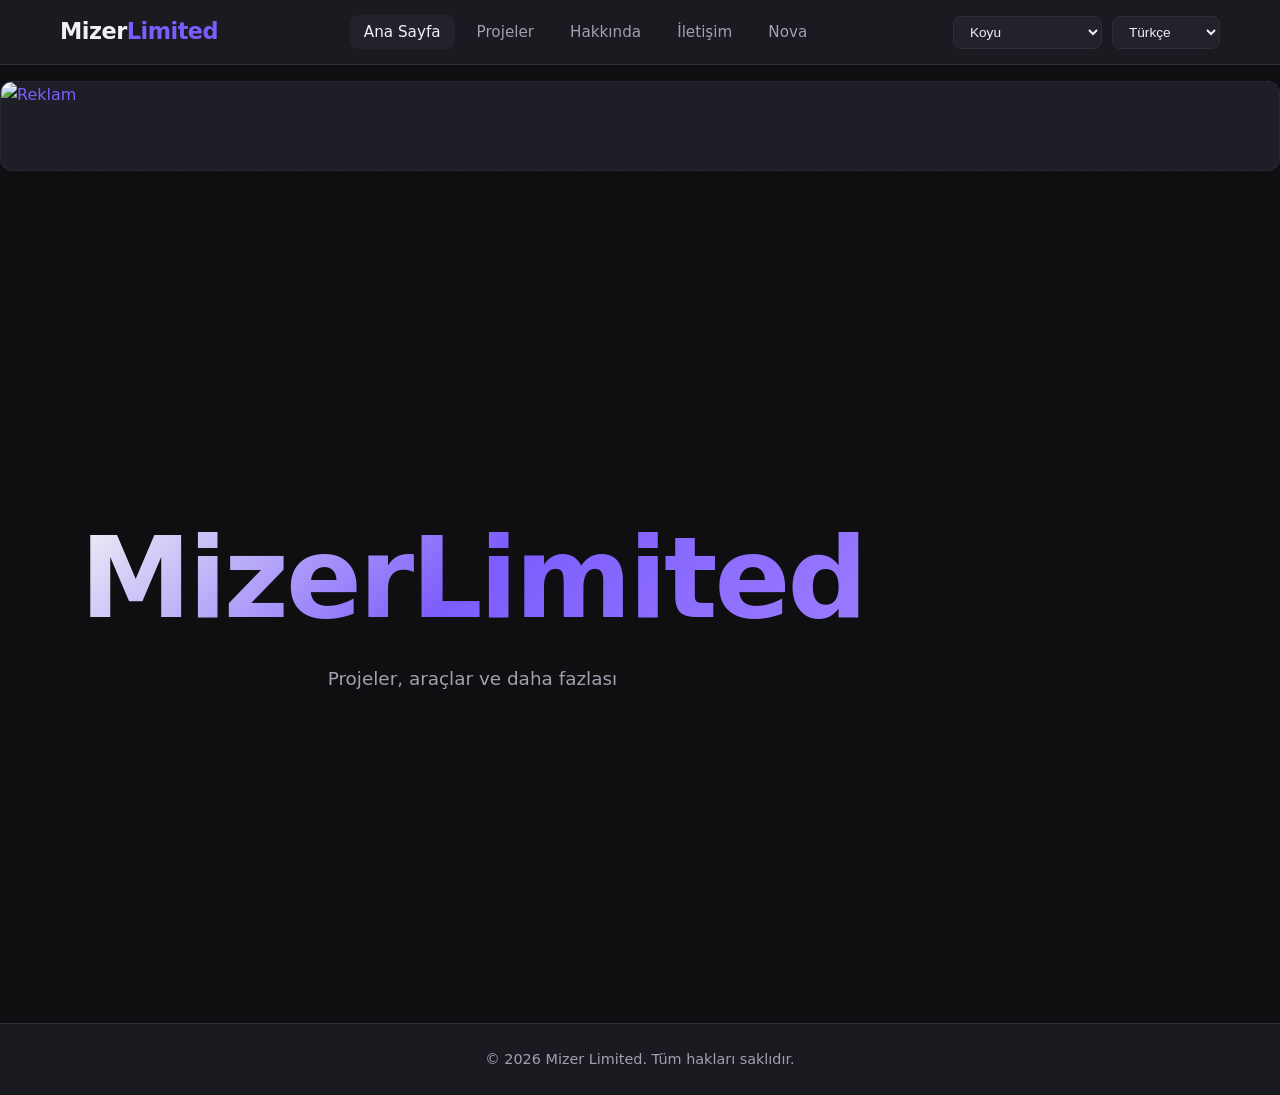
==== index.html @ ce06bd66 "Add files via upload" ====
<!DOCTYPE html>
<html lang="tr" data-theme="dark">
<head>
  <meta charset="UTF-8">
  <meta name="viewport" content="width=device-width, initial-scale=1.0">
  <title>MizerLimited</title>
  <link rel="stylesheet" href="style.css">
</head>
<body>
  <div class="page-wrapper">
    <header id="site-header" class="header"></header>

    <div id="ad-top" class="ad-slot ad-top" style="display:none;"></div>

    <main>
      <div class="layout-with-ads container">
        <div id="ad-left" class="ad-slot ad-left" style="display:none;"></div>

        <div class="main-content">
          <section class="hero">
            <h1 class="hero-title">MizerLimited</h1>
            <p class="hero-subtitle" data-i18n="hero_subtitle">Projeler, araçlar ve daha fazlası</p>
          </section>
        </div>

        <div id="ad-right" class="ad-slot ad-right" style="display:none;"></div>
      </div>
    </main>

    <div id="ad-bottom" class="ad-slot ad-bottom" style="display:none;"></div>
    <footer id="site-footer" class="footer"></footer>
  </div>

  <script src="i18n.js"></script>
  <script src="main.js"></script>
  <script>
    initCommon('home');
  </script>
</body>
</html>
---- style.css ----
/* ===== Mizer Limited - Main Styles ===== */
:root {
  --font-main: 'Segoe UI', system-ui, -apple-system, sans-serif;
  --font-display: 'Segoe UI', system-ui, sans-serif;
  --radius: 12px;
  --shadow: 0 4px 20px rgba(0,0,0,0.15);
  --transition: 0.25s ease;
}

/* ===== Theme Variables ===== */
[data-theme="dark"] {
  --bg: #0f0f12;
  --bg-secondary: #1a1a21;
  --bg-card: #22222b;
  --text: #f0f0f5;
  --text-muted: #a0a0b0;
  --primary: #7c5cfc;
  --primary-hover: #6a4ce0;
  --border: #2e2e3a;
  --accent: #9b7dff;
  --success: #34d399;
  --danger: #f87171;
  --ad-bg: #1e1e28;
}

[data-theme="light"] {
  --bg: #f8f9fc;
  --bg-secondary: #ffffff;
  --bg-card: #ffffff;
  --text: #1a1a2e;
  --text-muted: #5a5a70;
  --primary: #5b4fcf;
  --primary-hover: #4a3fb8;
  --border: #e2e4f0;
  --accent: #7c6af0;
  --success: #10b981;
  --danger: #ef4444;
  --ad-bg: #f0f2f8;
}

[data-theme="neon"] {
  --bg: #0a0a12;
  --bg-secondary: #12121f;
  --bg-card: #1a1a2e;
  --text: #e0e0ff;
  --text-muted: #a0a0d0;
  --primary: #c026ff;
  --primary-hover: #a015e0;
  --border: #2a1a4a;
  --accent: #ff00ff;
  --success: #00ff9d;
  --danger: #ff2d55;
  --ad-bg: #15152a;
}

[data-theme="corporate"] {
  --bg: #0c1929;
  --bg-secondary: #132337;
  --bg-card: #1a2d45;
  --text: #e8f0fe;
  --text-muted: #8ba3c7;
  --primary: #3b82f6;
  --primary-hover: #2563eb;
  --border: #1e3a5f;
  --accent: #60a5fa;
  --success: #22c55e;
  --danger: #ef4444;
  --ad-bg: #0f2137;
}

[data-theme="nature"] {
  --bg: #0f1a14;
  --bg-secondary: #16241c;
  --bg-card: #1c2e24;
  --text: #e8f5e9;
  --text-muted: #8fbc8f;
  --primary: #22c55e;
  --primary-hover: #16a34a;
  --border: #243d2e;
  --accent: #4ade80;
  --success: #86efac;
  --danger: #f87171;
  --ad-bg: #14251c;
}

[data-theme="aggressive"] {
  --bg: #1a0a0a;
  --bg-secondary: #2a1212;
  --bg-card: #3a1a1a;
  --text: #ffe8e8;
  --text-muted: #d08080;
  --primary: #ef4444;
  --primary-hover: #dc2626;
  --border: #4a2020;
  --accent: #f87171;
  --success: #4ade80;
  --danger: #fca5a5;
  --ad-bg: #2a1010;
}

[data-theme="midnight"] {
  --bg: #060b18;
  --bg-secondary: #0c1424;
  --bg-card: #121c30;
  --text: #dce6f5;
  --text-muted: #7a8fb0;
  --primary: #6366f1;
  --primary-hover: #4f46e5;
  --border: #1a2740;
  --accent: #818cf8;
  --success: #34d399;
  --danger: #f87171;
  --ad-bg: #0a1220;
}

[data-theme="energetic"] {
  --bg: #1a1008;
  --bg-secondary: #2a1a10;
  --bg-card: #3a2818;
  --text: #fff5eb;
  --text-muted: #d4a574;
  --primary: #f97316;
  --primary-hover: #ea580c;
  --border: #4a3020;
  --accent: #fb923c;
  --success: #4ade80;
  --danger: #f87171;
  --ad-bg: #221508;
}

[data-theme="minimal"] {
  --bg: #121214;
  --bg-secondary: #1c1c1f;
  --bg-card: #242428;
  --text: #e8e8ec;
  --text-muted: #9898a0;
  --primary: #a1a1aa;
  --primary-hover: #d4d4d8;
  --border: #2e2e32;
  --accent: #d4d4d8;
  --success: #4ade80;
  --danger: #f87171;
  --ad-bg: #1a1a1d;
}

/* ===== Base ===== */
* {
  margin: 0;
  padding: 0;
  box-sizing: border-box;
}

html {
  scroll-behavior: smooth;
}

body {
  font-family: var(--font-main);
  background: var(--bg);
  color: var(--text);
  line-height: 1.6;
  min-height: 100vh;
  transition: background var(--transition), color var(--transition);
}

a {
  color: var(--primary);
  text-decoration: none;
  transition: color var(--transition);
}

a:hover {
  color: var(--accent);
}

img {
  max-width: 100%;
  display: block;
}

button, .btn {
  cursor: pointer;
  font-family: inherit;
  border: none;
  outline: none;
  transition: all var(--transition);
}

/* ===== Layout ===== */
.container {
  width: 100%;
  max-width: 1200px;
  margin: 0 auto;
  padding: 0 20px;
}

.page-wrapper {
  display: flex;
  flex-direction: column;
  min-height: 100vh;
}

main {
  flex: 1;
  padding: 40px 0;
}

/* ===== Header / Nav ===== */
.header {
  background: var(--bg-secondary);
  border-bottom: 1px solid var(--border);
  position: sticky;
  top: 0;
  z-index: 100;
  backdrop-filter: blur(12px);
}

.nav {
  display: flex;
  align-items: center;
  justify-content: space-between;
  height: 64px;
  gap: 20px;
}

.logo {
  font-size: 1.4rem;
  font-weight: 700;
  color: var(--text);
  letter-spacing: -0.5px;
}

.logo span {
  color: var(--primary);
}

.nav-links {
  display: flex;
  align-items: center;
  gap: 8px;
  list-style: none;
}

.nav-links a {
  color: var(--text-muted);
  padding: 8px 14px;
  border-radius: 8px;
  font-size: 0.95rem;
  font-weight: 500;
}

.nav-links a:hover,
.nav-links a.active {
  color: var(--text);
  background: var(--bg-card);
}

.nav-actions {
  display: flex;
  align-items: center;
  gap: 10px;
}

.theme-select,
.lang-select {
  background: var(--bg-card);
  color: var(--text);
  border: 1px solid var(--border);
  padding: 7px 12px;
  border-radius: 8px;
  font-size: 0.85rem;
  cursor: pointer;
}

.theme-select:focus,
.lang-select:focus {
  outline: 2px solid var(--primary);
}

/* ===== Buttons ===== */
.btn {
  display: inline-flex;
  align-items: center;
  justify-content: center;
  gap: 8px;
  padding: 10px 20px;
  border-radius: 10px;
  font-weight: 600;
  font-size: 0.95rem;
}

.btn-primary {
  background: var(--primary);
  color: white;
}

.btn-primary:hover {
  background: var(--primary-hover);
  transform: translateY(-1px);
}

.btn-secondary {
  background: var(--bg-card);
  color: var(--text);
  border: 1px solid var(--border);
}

.btn-secondary:hover {
  border-color: var(--primary);
  color: var(--primary);
}

.btn-danger {
  background: var(--danger);
  color: white;
}

.btn-sm {
  padding: 6px 12px;
  font-size: 0.85rem;
}

/* ===== Homepage Hero ===== */
.hero {
  display: flex;
  flex-direction: column;
  align-items: center;
  justify-content: center;
  min-height: calc(100vh - 64px - 80px);
  text-align: center;
  padding: 40px 20px;
}

.hero-title {
  font-family: var(--font-display);
  font-size: clamp(3.5rem, 12vw, 7rem);
  font-weight: 800;
  letter-spacing: -3px;
  background: linear-gradient(135deg, var(--text) 0%, var(--primary) 50%, var(--accent) 100%);
  -webkit-background-clip: text;
  -webkit-text-fill-color: transparent;
  background-clip: text;
  line-height: 1.1;
  margin-bottom: 24px;
  animation: fadeInUp 0.8s ease;
}

.hero-subtitle {
  color: var(--text-muted);
  font-size: 1.15rem;
  max-width: 480px;
  animation: fadeInUp 0.8s ease 0.15s both;
}

@keyframes fadeInUp {
  from {
    opacity: 0;
    transform: translateY(20px);
  }
  to {
    opacity: 1;
    transform: translateY(0);
  }
}

/* ===== Ads ===== */
.ad-slot {
  background: var(--ad-bg);
  border: 1px dashed var(--border);
  border-radius: var(--radius);
  overflow: hidden;
  display: flex;
  align-items: center;
  justify-content: center;
  transition: border-color var(--transition);
}

.ad-slot:hover {
  border-color: var(--primary);
}

.ad-slot a {
  display: block;
  width: 100%;
  height: 100%;
}

.ad-slot img {
  width: 100%;
  height: 100%;
  object-fit: cover;
}

.ad-top,
.ad-bottom {
  width: 100%;
  height: 90px;
  margin: 16px 0;
}

.ad-left,
.ad-right {
  width: 160px;
  min-height: 400px;
  position: sticky;
  top: 80px;
}

.layout-with-ads {
  display: grid;
  grid-template-columns: auto 1fr auto;
  gap: 24px;
  align-items: start;
}

.layout-with-ads .main-content {
  min-width: 0;
}

/* ===== Projects ===== */
.page-title {
  font-size: 2rem;
  font-weight: 700;
  margin-bottom: 8px;
}

.page-desc {
  color: var(--text-muted);
  margin-bottom: 32px;
}

.categories {
  display: flex;
  flex-wrap: wrap;
  gap: 10px;
  margin-bottom: 32px;
}

.cat-btn {
  background: var(--bg-card);
  color: var(--text-muted);
  border: 1px solid var(--border);
  padding: 8px 18px;
  border-radius: 999px;
  font-size: 0.9rem;
  font-weight: 500;
}

.cat-btn:hover,
.cat-btn.active {
  background: var(--primary);
  color: white;
  border-color: var(--primary);
}

.projects-grid {
  display: grid;
  grid-template-columns: repeat(auto-fill, minmax(280px, 1fr));
  gap: 24px;
}

.project-card {
  background: var(--bg-card);
  border: 1px solid var(--border);
  border-radius: var(--radius);
  overflow: hidden;
  transition: transform var(--transition), box-shadow var(--transition);
}

.project-card:hover {
  transform: translateY(-4px);
  box-shadow: var(--shadow);
}

.project-card-img {
  width: 100%;
  height: 160px;
  object-fit: cover;
  background: var(--bg-secondary);
}

.project-card-body {
  padding: 18px;
}

.project-card-cat {
  font-size: 0.75rem;
  color: var(--primary);
  font-weight: 600;
  text-transform: uppercase;
  letter-spacing: 0.5px;
  margin-bottom: 6px;
}

.project-card-title {
  font-size: 1.15rem;
  font-weight: 600;
  margin-bottom: 8px;
}

.project-card-desc {
  color: var(--text-muted);
  font-size: 0.9rem;
  display: -webkit-box;
  -webkit-line-clamp: 2;
  -webkit-box-orient: vertical;
  overflow: hidden;
  margin-bottom: 14px;
}

/* ===== Project Detail ===== */
.project-detail {
  max-width: 800px;
  margin: 0 auto;
}

.project-detail-img {
  width: 100%;
  border-radius: var(--radius);
  margin-bottom: 24px;
  max-height: 400px;
  object-fit: cover;
}

.project-detail-video {
  width: 100%;
  aspect-ratio: 16/9;
  border-radius: var(--radius);
  margin-bottom: 24px;
  background: #000;
}

.project-detail-video iframe {
  width: 100%;
  height: 100%;
  border: none;
  border-radius: var(--radius);
}

.project-meta {
  display: flex;
  gap: 16px;
  flex-wrap: wrap;
  margin: 20px 0;
  color: var(--text-muted);
  font-size: 0.9rem;
}

/* ===== Nova Chat ===== */
.nova-container {
  max-width: 700px;
  margin: 0 auto;
  height: calc(100vh - 180px);
  display: flex;
  flex-direction: column;
  background: var(--bg-card);
  border: 1px solid var(--border);
  border-radius: var(--radius);
  overflow: hidden;
}

.nova-header {
  padding: 16px 20px;
  background: var(--bg-secondary);
  border-bottom: 1px solid var(--border);
  display: flex;
  align-items: center;
  gap: 12px;
}

.nova-avatar {
  width: 40px;
  height: 40px;
  border-radius: 50%;
  background: linear-gradient(135deg, var(--primary), var(--accent));
  display: flex;
  align-items: center;
  justify-content: center;
  font-weight: 700;
  color: white;
  font-size: 1.1rem;
}

.nova-messages {
  flex: 1;
  overflow-y: auto;
  padding: 20px;
  display: flex;
  flex-direction: column;
  gap: 14px;
}

.message {
  max-width: 80%;
  padding: 12px 16px;
  border-radius: 16px;
  font-size: 0.95rem;
  line-height: 1.5;
}

.message.bot {
  background: var(--bg-secondary);
  align-self: flex-start;
  border-bottom-left-radius: 4px;
}

.message.user {
  background: var(--primary);
  color: white;
  align-self: flex-end;
  border-bottom-right-radius: 4px;
}

.nova-input-area {
  padding: 16px;
  border-top: 1px solid var(--border);
  display: flex;
  gap: 10px;
}

.nova-input {
  flex: 1;
  background: var(--bg);
  border: 1px solid var(--border);
  color: var(--text);
  padding: 12px 16px;
  border-radius: 12px;
  font-size: 0.95rem;
}

.nova-input:focus {
  outline: 2px solid var(--primary);
  border-color: transparent;
}

/* ===== Footer ===== */
.footer {
  background: var(--bg-secondary);
  border-top: 1px solid var(--border);
  padding: 24px 0;
  text-align: center;
  color: var(--text-muted);
  font-size: 0.9rem;
}

/* ===== Admin Panel ===== */
.admin-body {
  background: var(--bg);
}

.admin-layout {
  display: grid;
  grid-template-columns: 240px 1fr;
  min-height: 100vh;
}

.admin-sidebar {
  background: var(--bg-secondary);
  border-right: 1px solid var(--border);
  padding: 24px 0;
  position: sticky;
  top: 0;
  height: 100vh;
  overflow-y: auto;
}

.admin-logo {
  padding: 0 20px 24px;
  font-size: 1.2rem;
  font-weight: 700;
  border-bottom: 1px solid var(--border);
  margin-bottom: 16px;
}

.admin-nav {
  list-style: none;
}

.admin-nav a {
  display: block;
  padding: 12px 20px;
  color: var(--text-muted);
  font-weight: 500;
  border-left: 3px solid transparent;
}

.admin-nav a:hover,
.admin-nav a.active {
  color: var(--text);
  background: var(--bg-card);
  border-left-color: var(--primary);
}

.admin-content {
  padding: 32px;
  overflow-y: auto;
}

.admin-header {
  display: flex;
  justify-content: space-between;
  align-items: center;
  margin-bottom: 32px;
}

.admin-section {
  display: none;
}

.admin-section.active {
  display: block;
}

.admin-card {
  background: var(--bg-card);
  border: 1px solid var(--border);
  border-radius: var(--radius);
  padding: 24px;
  margin-bottom: 24px;
}

.admin-card h3 {
  margin-bottom: 16px;
  font-size: 1.15rem;
}

.form-group {
  margin-bottom: 16px;
}

.form-group label {
  display: block;
  margin-bottom: 6px;
  font-size: 0.9rem;
  font-weight: 500;
  color: var(--text-muted);
}

.form-group input,
.form-group textarea,
.form-group select {
  width: 100%;
  background: var(--bg);
  border: 1px solid var(--border);
  color: var(--text);
  padding: 10px 14px;
  border-radius: 8px;
  font-size: 0.95rem;
  font-family: inherit;
}

.form-group input:focus,
.form-group textarea:focus,
.form-group select:focus {
  outline: 2px solid var(--primary);
  border-color: transparent;
}

.form-group textarea {
  min-height: 100px;
  resize: vertical;
}

.form-row {
  display: grid;
  grid-template-columns: 1fr 1fr;
  gap: 16px;
}

.table {
  width: 100%;
  border-collapse: collapse;
}

.table th,
.table td {
  padding: 12px 14px;
  text-align: left;
  border-bottom: 1px solid var(--border);
}

.table th {
  color: var(--text-muted);
  font-weight: 600;
  font-size: 0.85rem;
  text-transform: uppercase;
  letter-spacing: 0.5px;
}

.table tr:hover td {
  background: var(--bg-secondary);
}

.login-box {
  max-width: 400px;
  margin: 100px auto;
  background: var(--bg-card);
  border: 1px solid var(--border);
  border-radius: var(--radius);
  padding: 40px;
  text-align: center;
}

.login-box h2 {
  margin-bottom: 8px;
}

.login-box p {
  color: var(--text-muted);
  margin-bottom: 28px;
}

.alert {
  padding: 12px 16px;
  border-radius: 8px;
  margin-bottom: 16px;
  font-size: 0.9rem;
}

.alert-success {
  background: rgba(52, 211, 153, 0.15);
  color: var(--success);
  border: 1px solid var(--success);
}

.alert-error {
  background: rgba(248, 113, 113, 0.15);
  color: var(--danger);
  border: 1px solid var(--danger);
}

.empty-state {
  text-align: center;
  padding: 60px 20px;
  color: var(--text-muted);
}

/* ===== Responsive ===== */
@media (max-width: 900px) {
  .layout-with-ads {
    grid-template-columns: 1fr;
  }
  .ad-left,
  .ad-right {
    display: none;
  }
  .nav-links {
    display: none;
  }
  .admin-layout {
    grid-template-columns: 1fr;
  }
  .admin-sidebar {
    position: relative;
    height: auto;
  }
  .form-row {
    grid-template-columns: 1fr;
  }
}

@media (max-width: 600px) {
  .hero-title {
    letter-spacing: -1.5px;
  }
  .nav-actions {
    gap: 6px;
  }
  .theme-select,
  .lang-select {
    padding: 6px 8px;
    font-size: 0.8rem;
  }
}
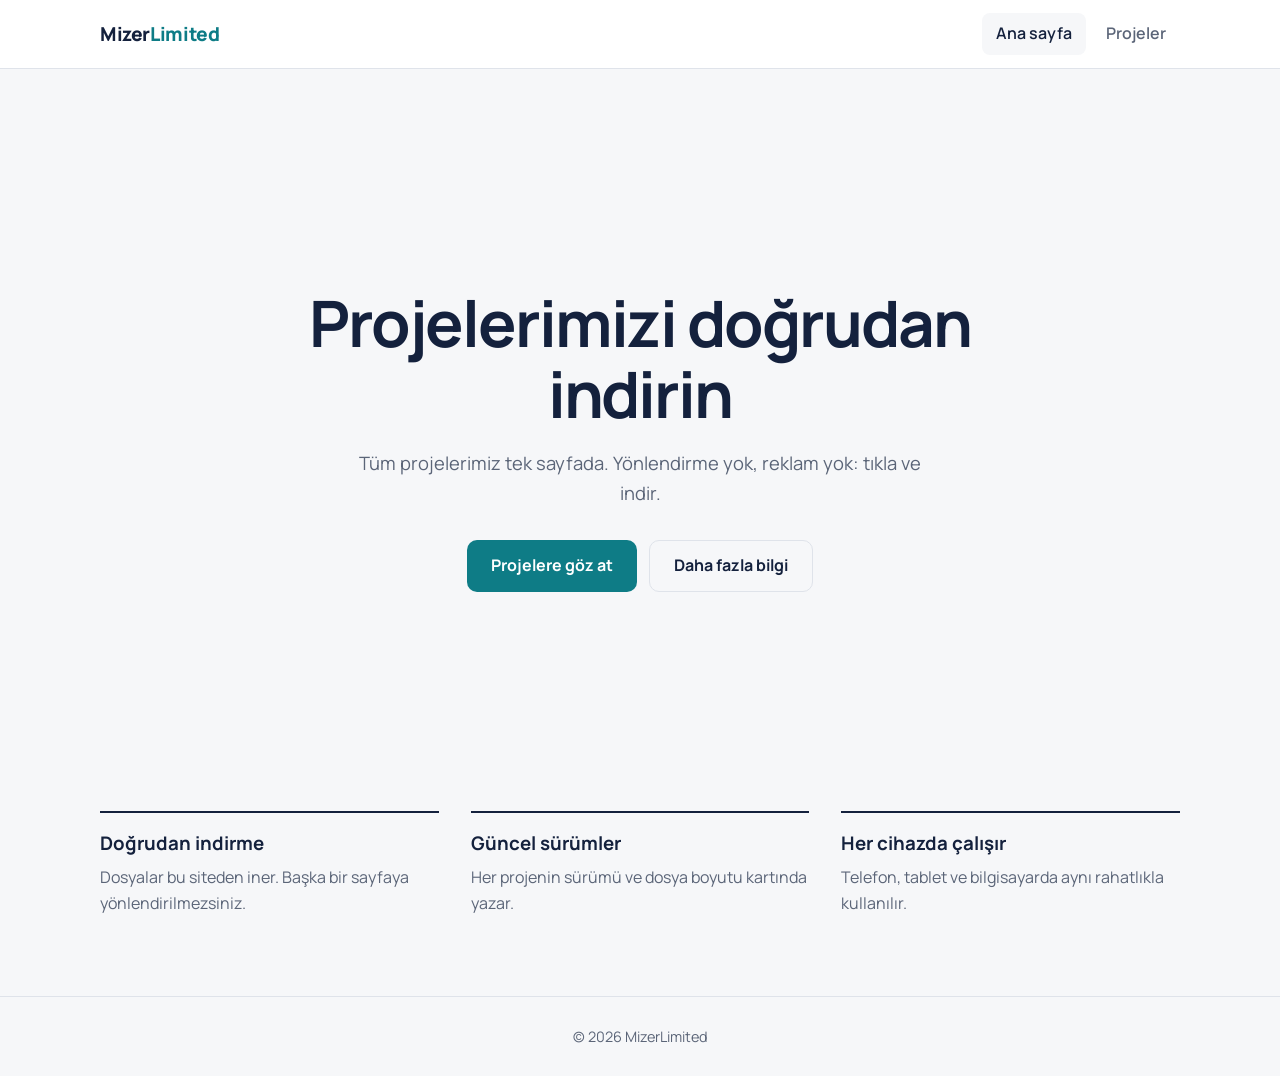
==== commit 067385e9: "Add files via upload" ====
--- a/index.html
+++ b/index.html
@@ -1,40 +1,35 @@
 <!DOCTYPE html>
-<html lang="tr" data-theme="dark">
+<html lang="tr">
 <head>
-  <meta charset="UTF-8">
-  <meta name="viewport" content="width=device-width, initial-scale=1.0">
-  <title>MizerLimited</title>
-  <link rel="stylesheet" href="style.css">
+<meta charset="utf-8">
+<meta name="viewport" content="width=device-width, initial-scale=1">
+<title>MizerLimited</title>
+<meta name="description" content="MizerLimited projeleri. Doğrudan siteden indirin.">
+<link rel="preconnect" href="https://fonts.googleapis.com">
+<link rel="preconnect" href="https://fonts.gstatic.com" crossorigin>
+<link href="https://fonts.googleapis.com/css2?family=Manrope:wght@500;700;800&display=swap" rel="stylesheet">
+<link rel="stylesheet" href="style.css">
 </head>
 <body>
-  <div class="page-wrapper">
-    <header id="site-header" class="header"></header>
-
-    <div id="ad-top" class="ad-slot ad-top" style="display:none;"></div>
-
-    <main>
-      <div class="layout-with-ads container">
-        <div id="ad-left" class="ad-slot ad-left" style="display:none;"></div>
-
-        <div class="main-content">
-          <section class="hero">
-            <h1 class="hero-title">MizerLimited</h1>
-            <p class="hero-subtitle" data-i18n="hero_subtitle">Projeler, araçlar ve daha fazlası</p>
-          </section>
-        </div>
-
-        <div id="ad-right" class="ad-slot ad-right" style="display:none;"></div>
-      </div>
-    </main>
-
-    <div id="ad-bottom" class="ad-slot ad-bottom" style="display:none;"></div>
-    <footer id="site-footer" class="footer"></footer>
-  </div>
-
-  <script src="i18n.js"></script>
-  <script src="main.js"></script>
-  <script>
-    initCommon('home');
-  </script>
+<header><div class="wrap">
+  <a class="logo" href="index.html">Mizer<span>Limited</span></a>
+  <nav><a href="index.html" aria-current="page">Ana sayfa</a><a href="projects.html">Projeler</a></nav>
+</div></header>
+<main class="wrap">
+  <section class="hero"><div>
+    <h1>Projelerimizi doğrudan indirin</h1>
+    <p>Tüm projelerimiz tek sayfada. Yönlendirme yok, reklam yok: tıkla ve indir.</p>
+    <div class="actions">
+      <a class="btn" href="projects.html">Projelere göz at</a>
+      <a class="btn alt" href="#hakkimizda">Daha fazla bilgi</a>
+    </div>
+  </div></section>
+  <section class="features" id="hakkimizda">
+    <div><h3>Doğrudan indirme</h3><p>Dosyalar bu siteden iner. Başka bir sayfaya yönlendirilmezsiniz.</p></div>
+    <div><h3>Güncel sürümler</h3><p>Her projenin sürümü ve dosya boyutu kartında yazar.</p></div>
+    <div><h3>Her cihazda çalışır</h3><p>Telefon, tablet ve bilgisayarda aynı rahatlıkla kullanılır.</p></div>
+  </section>
+</main>
+<footer><div class="wrap">© 2026 MizerLimited</div></footer>
 </body>
-</html>+</html>
--- a/style.css
+++ b/style.css
@@ -1,874 +1,41 @@
-/* ===== Mizer Limited - Main Styles ===== */
-:root {
-  --font-main: 'Segoe UI', system-ui, -apple-system, sans-serif;
-  --font-display: 'Segoe UI', system-ui, sans-serif;
-  --radius: 12px;
-  --shadow: 0 4px 20px rgba(0,0,0,0.15);
-  --transition: 0.25s ease;
-}
-
-/* ===== Theme Variables ===== */
-[data-theme="dark"] {
-  --bg: #0f0f12;
-  --bg-secondary: #1a1a21;
-  --bg-card: #22222b;
-  --text: #f0f0f5;
-  --text-muted: #a0a0b0;
-  --primary: #7c5cfc;
-  --primary-hover: #6a4ce0;
-  --border: #2e2e3a;
-  --accent: #9b7dff;
-  --success: #34d399;
-  --danger: #f87171;
-  --ad-bg: #1e1e28;
-}
-
-[data-theme="light"] {
-  --bg: #f8f9fc;
-  --bg-secondary: #ffffff;
-  --bg-card: #ffffff;
-  --text: #1a1a2e;
-  --text-muted: #5a5a70;
-  --primary: #5b4fcf;
-  --primary-hover: #4a3fb8;
-  --border: #e2e4f0;
-  --accent: #7c6af0;
-  --success: #10b981;
-  --danger: #ef4444;
-  --ad-bg: #f0f2f8;
-}
-
-[data-theme="neon"] {
-  --bg: #0a0a12;
-  --bg-secondary: #12121f;
-  --bg-card: #1a1a2e;
-  --text: #e0e0ff;
-  --text-muted: #a0a0d0;
-  --primary: #c026ff;
-  --primary-hover: #a015e0;
-  --border: #2a1a4a;
-  --accent: #ff00ff;
-  --success: #00ff9d;
-  --danger: #ff2d55;
-  --ad-bg: #15152a;
-}
-
-[data-theme="corporate"] {
-  --bg: #0c1929;
-  --bg-secondary: #132337;
-  --bg-card: #1a2d45;
-  --text: #e8f0fe;
-  --text-muted: #8ba3c7;
-  --primary: #3b82f6;
-  --primary-hover: #2563eb;
-  --border: #1e3a5f;
-  --accent: #60a5fa;
-  --success: #22c55e;
-  --danger: #ef4444;
-  --ad-bg: #0f2137;
-}
-
-[data-theme="nature"] {
-  --bg: #0f1a14;
-  --bg-secondary: #16241c;
-  --bg-card: #1c2e24;
-  --text: #e8f5e9;
-  --text-muted: #8fbc8f;
-  --primary: #22c55e;
-  --primary-hover: #16a34a;
-  --border: #243d2e;
-  --accent: #4ade80;
-  --success: #86efac;
-  --danger: #f87171;
-  --ad-bg: #14251c;
-}
-
-[data-theme="aggressive"] {
-  --bg: #1a0a0a;
-  --bg-secondary: #2a1212;
-  --bg-card: #3a1a1a;
-  --text: #ffe8e8;
-  --text-muted: #d08080;
-  --primary: #ef4444;
-  --primary-hover: #dc2626;
-  --border: #4a2020;
-  --accent: #f87171;
-  --success: #4ade80;
-  --danger: #fca5a5;
-  --ad-bg: #2a1010;
-}
-
-[data-theme="midnight"] {
-  --bg: #060b18;
-  --bg-secondary: #0c1424;
-  --bg-card: #121c30;
-  --text: #dce6f5;
-  --text-muted: #7a8fb0;
-  --primary: #6366f1;
-  --primary-hover: #4f46e5;
-  --border: #1a2740;
-  --accent: #818cf8;
-  --success: #34d399;
-  --danger: #f87171;
-  --ad-bg: #0a1220;
-}
-
-[data-theme="energetic"] {
-  --bg: #1a1008;
-  --bg-secondary: #2a1a10;
-  --bg-card: #3a2818;
-  --text: #fff5eb;
-  --text-muted: #d4a574;
-  --primary: #f97316;
-  --primary-hover: #ea580c;
-  --border: #4a3020;
-  --accent: #fb923c;
-  --success: #4ade80;
-  --danger: #f87171;
-  --ad-bg: #221508;
-}
-
-[data-theme="minimal"] {
-  --bg: #121214;
-  --bg-secondary: #1c1c1f;
-  --bg-card: #242428;
-  --text: #e8e8ec;
-  --text-muted: #9898a0;
-  --primary: #a1a1aa;
-  --primary-hover: #d4d4d8;
-  --border: #2e2e32;
-  --accent: #d4d4d8;
-  --success: #4ade80;
-  --danger: #f87171;
-  --ad-bg: #1a1a1d;
-}
-
-/* ===== Base ===== */
-* {
-  margin: 0;
-  padding: 0;
-  box-sizing: border-box;
-}
-
-html {
-  scroll-behavior: smooth;
-}
-
-body {
-  font-family: var(--font-main);
-  background: var(--bg);
-  color: var(--text);
-  line-height: 1.6;
-  min-height: 100vh;
-  transition: background var(--transition), color var(--transition);
-}
-
-a {
-  color: var(--primary);
-  text-decoration: none;
-  transition: color var(--transition);
-}
-
-a:hover {
-  color: var(--accent);
-}
-
-img {
-  max-width: 100%;
-  display: block;
-}
-
-button, .btn {
-  cursor: pointer;
-  font-family: inherit;
-  border: none;
-  outline: none;
-  transition: all var(--transition);
-}
-
-/* ===== Layout ===== */
-.container {
-  width: 100%;
-  max-width: 1200px;
-  margin: 0 auto;
-  padding: 0 20px;
-}
-
-.page-wrapper {
-  display: flex;
-  flex-direction: column;
-  min-height: 100vh;
-}
-
-main {
-  flex: 1;
-  padding: 40px 0;
-}
-
-/* ===== Header / Nav ===== */
-.header {
-  background: var(--bg-secondary);
-  border-bottom: 1px solid var(--border);
-  position: sticky;
-  top: 0;
-  z-index: 100;
-  backdrop-filter: blur(12px);
-}
-
-.nav {
-  display: flex;
-  align-items: center;
-  justify-content: space-between;
-  height: 64px;
-  gap: 20px;
-}
-
-.logo {
-  font-size: 1.4rem;
-  font-weight: 700;
-  color: var(--text);
-  letter-spacing: -0.5px;
-}
-
-.logo span {
-  color: var(--primary);
-}
-
-.nav-links {
-  display: flex;
-  align-items: center;
-  gap: 8px;
-  list-style: none;
-}
-
-.nav-links a {
-  color: var(--text-muted);
-  padding: 8px 14px;
-  border-radius: 8px;
-  font-size: 0.95rem;
-  font-weight: 500;
-}
-
-.nav-links a:hover,
-.nav-links a.active {
-  color: var(--text);
-  background: var(--bg-card);
-}
-
-.nav-actions {
-  display: flex;
-  align-items: center;
-  gap: 10px;
-}
-
-.theme-select,
-.lang-select {
-  background: var(--bg-card);
-  color: var(--text);
-  border: 1px solid var(--border);
-  padding: 7px 12px;
-  border-radius: 8px;
-  font-size: 0.85rem;
-  cursor: pointer;
-}
-
-.theme-select:focus,
-.lang-select:focus {
-  outline: 2px solid var(--primary);
-}
-
-/* ===== Buttons ===== */
-.btn {
-  display: inline-flex;
-  align-items: center;
-  justify-content: center;
-  gap: 8px;
-  padding: 10px 20px;
-  border-radius: 10px;
-  font-weight: 600;
-  font-size: 0.95rem;
-}
-
-.btn-primary {
-  background: var(--primary);
-  color: white;
-}
-
-.btn-primary:hover {
-  background: var(--primary-hover);
-  transform: translateY(-1px);
-}
-
-.btn-secondary {
-  background: var(--bg-card);
-  color: var(--text);
-  border: 1px solid var(--border);
-}
-
-.btn-secondary:hover {
-  border-color: var(--primary);
-  color: var(--primary);
-}
-
-.btn-danger {
-  background: var(--danger);
-  color: white;
-}
-
-.btn-sm {
-  padding: 6px 12px;
-  font-size: 0.85rem;
-}
-
-/* ===== Homepage Hero ===== */
-.hero {
-  display: flex;
-  flex-direction: column;
-  align-items: center;
-  justify-content: center;
-  min-height: calc(100vh - 64px - 80px);
-  text-align: center;
-  padding: 40px 20px;
-}
-
-.hero-title {
-  font-family: var(--font-display);
-  font-size: clamp(3.5rem, 12vw, 7rem);
-  font-weight: 800;
-  letter-spacing: -3px;
-  background: linear-gradient(135deg, var(--text) 0%, var(--primary) 50%, var(--accent) 100%);
-  -webkit-background-clip: text;
-  -webkit-text-fill-color: transparent;
-  background-clip: text;
-  line-height: 1.1;
-  margin-bottom: 24px;
-  animation: fadeInUp 0.8s ease;
-}
-
-.hero-subtitle {
-  color: var(--text-muted);
-  font-size: 1.15rem;
-  max-width: 480px;
-  animation: fadeInUp 0.8s ease 0.15s both;
-}
-
-@keyframes fadeInUp {
-  from {
-    opacity: 0;
-    transform: translateY(20px);
-  }
-  to {
-    opacity: 1;
-    transform: translateY(0);
-  }
-}
-
-/* ===== Ads ===== */
-.ad-slot {
-  background: var(--ad-bg);
-  border: 1px dashed var(--border);
-  border-radius: var(--radius);
-  overflow: hidden;
-  display: flex;
-  align-items: center;
-  justify-content: center;
-  transition: border-color var(--transition);
-}
-
-.ad-slot:hover {
-  border-color: var(--primary);
-}
-
-.ad-slot a {
-  display: block;
-  width: 100%;
-  height: 100%;
-}
-
-.ad-slot img {
-  width: 100%;
-  height: 100%;
-  object-fit: cover;
-}
-
-.ad-top,
-.ad-bottom {
-  width: 100%;
-  height: 90px;
-  margin: 16px 0;
-}
-
-.ad-left,
-.ad-right {
-  width: 160px;
-  min-height: 400px;
-  position: sticky;
-  top: 80px;
-}
-
-.layout-with-ads {
-  display: grid;
-  grid-template-columns: auto 1fr auto;
-  gap: 24px;
-  align-items: start;
-}
-
-.layout-with-ads .main-content {
-  min-width: 0;
-}
-
-/* ===== Projects ===== */
-.page-title {
-  font-size: 2rem;
-  font-weight: 700;
-  margin-bottom: 8px;
-}
-
-.page-desc {
-  color: var(--text-muted);
-  margin-bottom: 32px;
-}
-
-.categories {
-  display: flex;
-  flex-wrap: wrap;
-  gap: 10px;
-  margin-bottom: 32px;
-}
-
-.cat-btn {
-  background: var(--bg-card);
-  color: var(--text-muted);
-  border: 1px solid var(--border);
-  padding: 8px 18px;
-  border-radius: 999px;
-  font-size: 0.9rem;
-  font-weight: 500;
-}
-
-.cat-btn:hover,
-.cat-btn.active {
-  background: var(--primary);
-  color: white;
-  border-color: var(--primary);
-}
-
-.projects-grid {
-  display: grid;
-  grid-template-columns: repeat(auto-fill, minmax(280px, 1fr));
-  gap: 24px;
-}
-
-.project-card {
-  background: var(--bg-card);
-  border: 1px solid var(--border);
-  border-radius: var(--radius);
-  overflow: hidden;
-  transition: transform var(--transition), box-shadow var(--transition);
-}
-
-.project-card:hover {
-  transform: translateY(-4px);
-  box-shadow: var(--shadow);
-}
-
-.project-card-img {
-  width: 100%;
-  height: 160px;
-  object-fit: cover;
-  background: var(--bg-secondary);
-}
-
-.project-card-body {
-  padding: 18px;
-}
-
-.project-card-cat {
-  font-size: 0.75rem;
-  color: var(--primary);
-  font-weight: 600;
-  text-transform: uppercase;
-  letter-spacing: 0.5px;
-  margin-bottom: 6px;
-}
-
-.project-card-title {
-  font-size: 1.15rem;
-  font-weight: 600;
-  margin-bottom: 8px;
-}
-
-.project-card-desc {
-  color: var(--text-muted);
-  font-size: 0.9rem;
-  display: -webkit-box;
-  -webkit-line-clamp: 2;
-  -webkit-box-orient: vertical;
-  overflow: hidden;
-  margin-bottom: 14px;
-}
-
-/* ===== Project Detail ===== */
-.project-detail {
-  max-width: 800px;
-  margin: 0 auto;
-}
-
-.project-detail-img {
-  width: 100%;
-  border-radius: var(--radius);
-  margin-bottom: 24px;
-  max-height: 400px;
-  object-fit: cover;
-}
-
-.project-detail-video {
-  width: 100%;
-  aspect-ratio: 16/9;
-  border-radius: var(--radius);
-  margin-bottom: 24px;
-  background: #000;
-}
-
-.project-detail-video iframe {
-  width: 100%;
-  height: 100%;
-  border: none;
-  border-radius: var(--radius);
-}
-
-.project-meta {
-  display: flex;
-  gap: 16px;
-  flex-wrap: wrap;
-  margin: 20px 0;
-  color: var(--text-muted);
-  font-size: 0.9rem;
-}
-
-/* ===== Nova Chat ===== */
-.nova-container {
-  max-width: 700px;
-  margin: 0 auto;
-  height: calc(100vh - 180px);
-  display: flex;
-  flex-direction: column;
-  background: var(--bg-card);
-  border: 1px solid var(--border);
-  border-radius: var(--radius);
-  overflow: hidden;
-}
-
-.nova-header {
-  padding: 16px 20px;
-  background: var(--bg-secondary);
-  border-bottom: 1px solid var(--border);
-  display: flex;
-  align-items: center;
-  gap: 12px;
-}
-
-.nova-avatar {
-  width: 40px;
-  height: 40px;
-  border-radius: 50%;
-  background: linear-gradient(135deg, var(--primary), var(--accent));
-  display: flex;
-  align-items: center;
-  justify-content: center;
-  font-weight: 700;
-  color: white;
-  font-size: 1.1rem;
-}
-
-.nova-messages {
-  flex: 1;
-  overflow-y: auto;
-  padding: 20px;
-  display: flex;
-  flex-direction: column;
-  gap: 14px;
-}
-
-.message {
-  max-width: 80%;
-  padding: 12px 16px;
-  border-radius: 16px;
-  font-size: 0.95rem;
-  line-height: 1.5;
-}
-
-.message.bot {
-  background: var(--bg-secondary);
-  align-self: flex-start;
-  border-bottom-left-radius: 4px;
-}
-
-.message.user {
-  background: var(--primary);
-  color: white;
-  align-self: flex-end;
-  border-bottom-right-radius: 4px;
-}
-
-.nova-input-area {
-  padding: 16px;
-  border-top: 1px solid var(--border);
-  display: flex;
-  gap: 10px;
-}
-
-.nova-input {
-  flex: 1;
-  background: var(--bg);
-  border: 1px solid var(--border);
-  color: var(--text);
-  padding: 12px 16px;
-  border-radius: 12px;
-  font-size: 0.95rem;
-}
-
-.nova-input:focus {
-  outline: 2px solid var(--primary);
-  border-color: transparent;
-}
-
-/* ===== Footer ===== */
-.footer {
-  background: var(--bg-secondary);
-  border-top: 1px solid var(--border);
-  padding: 24px 0;
-  text-align: center;
-  color: var(--text-muted);
-  font-size: 0.9rem;
-}
-
-/* ===== Admin Panel ===== */
-.admin-body {
-  background: var(--bg);
-}
-
-.admin-layout {
-  display: grid;
-  grid-template-columns: 240px 1fr;
-  min-height: 100vh;
-}
-
-.admin-sidebar {
-  background: var(--bg-secondary);
-  border-right: 1px solid var(--border);
-  padding: 24px 0;
-  position: sticky;
-  top: 0;
-  height: 100vh;
-  overflow-y: auto;
-}
-
-.admin-logo {
-  padding: 0 20px 24px;
-  font-size: 1.2rem;
-  font-weight: 700;
-  border-bottom: 1px solid var(--border);
-  margin-bottom: 16px;
-}
-
-.admin-nav {
-  list-style: none;
-}
-
-.admin-nav a {
-  display: block;
-  padding: 12px 20px;
-  color: var(--text-muted);
-  font-weight: 500;
-  border-left: 3px solid transparent;
-}
-
-.admin-nav a:hover,
-.admin-nav a.active {
-  color: var(--text);
-  background: var(--bg-card);
-  border-left-color: var(--primary);
-}
-
-.admin-content {
-  padding: 32px;
-  overflow-y: auto;
-}
-
-.admin-header {
-  display: flex;
-  justify-content: space-between;
-  align-items: center;
-  margin-bottom: 32px;
-}
-
-.admin-section {
-  display: none;
-}
-
-.admin-section.active {
-  display: block;
-}
-
-.admin-card {
-  background: var(--bg-card);
-  border: 1px solid var(--border);
-  border-radius: var(--radius);
-  padding: 24px;
-  margin-bottom: 24px;
-}
-
-.admin-card h3 {
-  margin-bottom: 16px;
-  font-size: 1.15rem;
-}
-
-.form-group {
-  margin-bottom: 16px;
-}
-
-.form-group label {
-  display: block;
-  margin-bottom: 6px;
-  font-size: 0.9rem;
-  font-weight: 500;
-  color: var(--text-muted);
-}
-
-.form-group input,
-.form-group textarea,
-.form-group select {
-  width: 100%;
-  background: var(--bg);
-  border: 1px solid var(--border);
-  color: var(--text);
-  padding: 10px 14px;
-  border-radius: 8px;
-  font-size: 0.95rem;
-  font-family: inherit;
-}
-
-.form-group input:focus,
-.form-group textarea:focus,
-.form-group select:focus {
-  outline: 2px solid var(--primary);
-  border-color: transparent;
-}
-
-.form-group textarea {
-  min-height: 100px;
-  resize: vertical;
-}
-
-.form-row {
-  display: grid;
-  grid-template-columns: 1fr 1fr;
-  gap: 16px;
-}
-
-.table {
-  width: 100%;
-  border-collapse: collapse;
-}
-
-.table th,
-.table td {
-  padding: 12px 14px;
-  text-align: left;
-  border-bottom: 1px solid var(--border);
-}
-
-.table th {
-  color: var(--text-muted);
-  font-weight: 600;
-  font-size: 0.85rem;
-  text-transform: uppercase;
-  letter-spacing: 0.5px;
-}
-
-.table tr:hover td {
-  background: var(--bg-secondary);
-}
-
-.login-box {
-  max-width: 400px;
-  margin: 100px auto;
-  background: var(--bg-card);
-  border: 1px solid var(--border);
-  border-radius: var(--radius);
-  padding: 40px;
-  text-align: center;
-}
-
-.login-box h2 {
-  margin-bottom: 8px;
-}
-
-.login-box p {
-  color: var(--text-muted);
-  margin-bottom: 28px;
-}
-
-.alert {
-  padding: 12px 16px;
-  border-radius: 8px;
-  margin-bottom: 16px;
-  font-size: 0.9rem;
-}
-
-.alert-success {
-  background: rgba(52, 211, 153, 0.15);
-  color: var(--success);
-  border: 1px solid var(--success);
-}
-
-.alert-error {
-  background: rgba(248, 113, 113, 0.15);
-  color: var(--danger);
-  border: 1px solid var(--danger);
-}
-
-.empty-state {
-  text-align: center;
-  padding: 60px 20px;
-  color: var(--text-muted);
-}
-
-/* ===== Responsive ===== */
-@media (max-width: 900px) {
-  .layout-with-ads {
-    grid-template-columns: 1fr;
-  }
-  .ad-left,
-  .ad-right {
-    display: none;
-  }
-  .nav-links {
-    display: none;
-  }
-  .admin-layout {
-    grid-template-columns: 1fr;
-  }
-  .admin-sidebar {
-    position: relative;
-    height: auto;
-  }
-  .form-row {
-    grid-template-columns: 1fr;
-  }
-}
-
-@media (max-width: 600px) {
-  .hero-title {
-    letter-spacing: -1.5px;
-  }
-  .nav-actions {
-    gap: 6px;
-  }
-  .theme-select,
-  .lang-select {
-    padding: 6px 8px;
-    font-size: 0.8rem;
-  }
-}+:root{--bg:#f6f7f9;--surface:#fff;--ink:#14213d;--muted:#5b6578;--line:#dfe3ea;--accent:#0e7c86;--accent-dark:#0a5f67}
+@media(prefers-color-scheme:dark){:root{--bg:#0e1420;--surface:#161e2d;--ink:#eef1f6;--muted:#9aa5b8;--line:#263147;--accent:#3fb8c4;--accent-dark:#6fd0da}}
+*{box-sizing:border-box;margin:0}
+html{scroll-behavior:smooth}
+body{font-family:"Manrope",system-ui,-apple-system,"Segoe UI",sans-serif;background:var(--bg);color:var(--ink);line-height:1.6;min-height:100vh;display:flex;flex-direction:column}
+a{color:inherit;text-decoration:none}
+:focus-visible{outline:3px solid var(--accent);outline-offset:3px;border-radius:6px}
+.wrap{width:min(1080px,100% - 40px);margin-inline:auto}
+header{border-bottom:1px solid var(--line);background:var(--surface)}
+header .wrap{display:flex;align-items:center;justify-content:space-between;height:68px}
+.logo{font-weight:800;font-size:1.2rem;letter-spacing:-.02em}
+.logo span{color:var(--accent)}
+nav{display:flex;gap:6px}
+nav a{padding:8px 14px;border-radius:8px;font-weight:600;color:var(--muted)}
+nav a:hover,nav a[aria-current]{color:var(--ink);background:var(--bg)}
+main{flex:1}
+.hero{min-height:calc(100vh - 68px - 90px);display:flex;align-items:center;justify-content:center;text-align:center;padding:60px 0}
+.hero h1{font-size:clamp(2.2rem,6vw,4rem);line-height:1.1;letter-spacing:-.03em;max-width:16ch;margin:0 auto 20px}
+.hero p{color:var(--muted);font-size:1.15rem;max-width:52ch;margin:0 auto 32px}
+.btn{display:inline-flex;align-items:center;justify-content:center;gap:8px;padding:12px 24px;border-radius:10px;font-weight:700;background:var(--accent);color:#fff;border:0;cursor:pointer;font-family:inherit;font-size:1rem;transition:background .15s}
+.btn:hover{background:var(--accent-dark)}
+.btn.alt{background:transparent;color:var(--ink);border:1px solid var(--line)}
+.btn.alt:hover{background:var(--surface)}
+.actions{display:flex;gap:12px;justify-content:center;flex-wrap:wrap}
+.features{display:grid;grid-template-columns:repeat(auto-fit,minmax(240px,1fr));gap:32px;padding:0 0 80px}
+.features div{border-top:2px solid var(--ink);padding-top:16px}
+.features h3{margin-bottom:6px}
+.features p{color:var(--muted)}
+.page-head{padding:64px 0 32px;text-align:center}
+.page-head h1{font-size:clamp(2rem,5vw,3rem);letter-spacing:-.03em}
+.page-head p{color:var(--muted);margin-top:8px}
+.search{display:block;width:min(420px,100%);margin:24px auto 0;padding:12px 16px;border:1px solid var(--line);border-radius:10px;background:var(--surface);color:var(--ink);font:inherit}
+.grid{display:grid;grid-template-columns:repeat(auto-fill,minmax(300px,1fr));gap:20px;padding:24px 0 80px}
+.card{background:var(--surface);border:1px solid var(--line);border-radius:12px;padding:24px;display:flex;flex-direction:column;gap:12px}
+.card h2{font-size:1.2rem}
+.card p{color:var(--muted);flex:1}
+.meta{display:flex;gap:16px;font-size:.88rem;color:var(--muted)}
+.card .btn{width:100%}
+.empty{grid-column:1/-1;text-align:center;color:var(--muted);padding:40px 0}
+footer{border-top:1px solid var(--line);padding:28px 0;text-align:center;color:var(--muted);font-size:.9rem}
+@media(max-width:520px){nav a{padding:8px 10px}}
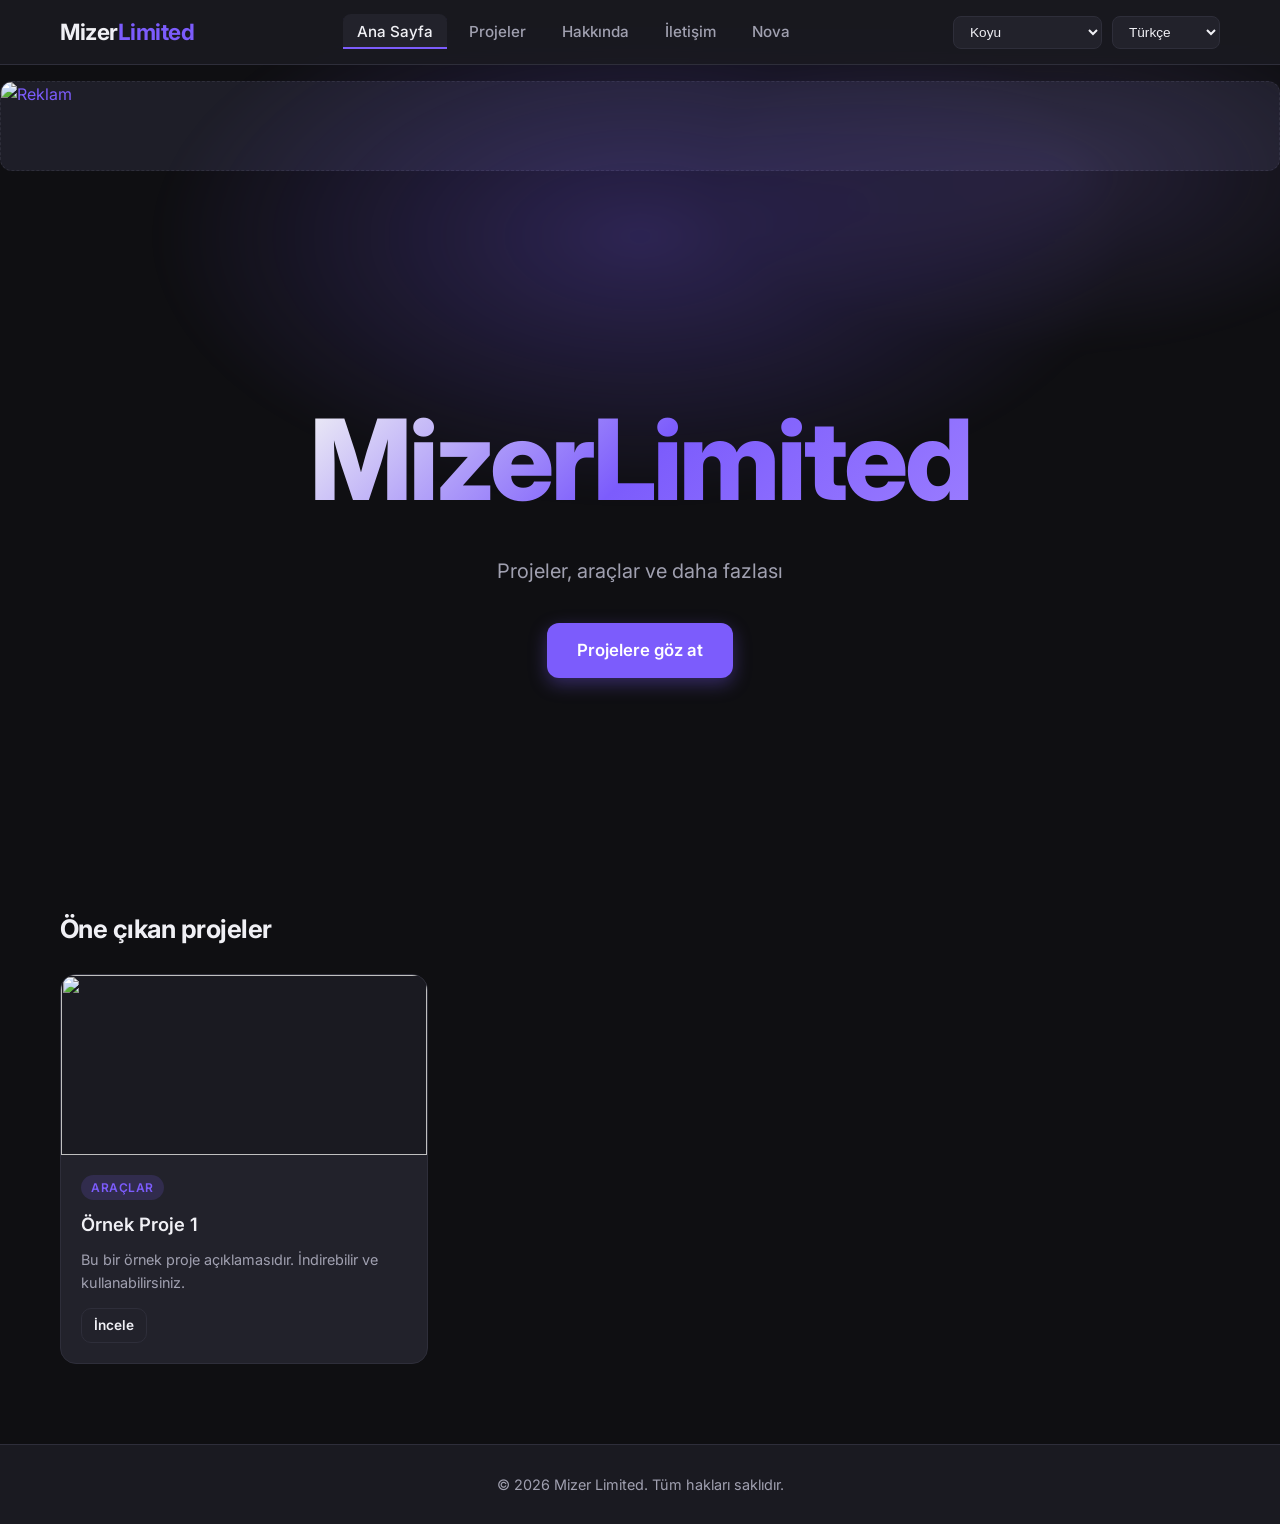
==== commit e0fcba86: "Add files via upload" ====
--- a/index.html
+++ b/index.html
@@ -1,35 +1,44 @@
 <!DOCTYPE html>
-<html lang="tr">
+<html lang="tr" data-theme="dark">
 <head>
-<meta charset="utf-8">
-<meta name="viewport" content="width=device-width, initial-scale=1">
-<title>MizerLimited</title>
-<meta name="description" content="MizerLimited projeleri. Doğrudan siteden indirin.">
-<link rel="preconnect" href="https://fonts.googleapis.com">
-<link rel="preconnect" href="https://fonts.gstatic.com" crossorigin>
-<link href="https://fonts.googleapis.com/css2?family=Manrope:wght@500;700;800&display=swap" rel="stylesheet">
-<link rel="stylesheet" href="style.css">
+  <meta charset="UTF-8">
+  <meta name="viewport" content="width=device-width, initial-scale=1.0">
+  <title>MizerLimited</title>
+  <link rel="stylesheet" href="style.css">
 </head>
 <body>
-<header><div class="wrap">
-  <a class="logo" href="index.html">Mizer<span>Limited</span></a>
-  <nav><a href="index.html" aria-current="page">Ana sayfa</a><a href="projects.html">Projeler</a></nav>
-</div></header>
-<main class="wrap">
-  <section class="hero"><div>
-    <h1>Projelerimizi doğrudan indirin</h1>
-    <p>Tüm projelerimiz tek sayfada. Yönlendirme yok, reklam yok: tıkla ve indir.</p>
-    <div class="actions">
-      <a class="btn" href="projects.html">Projelere göz at</a>
-      <a class="btn alt" href="#hakkimizda">Daha fazla bilgi</a>
-    </div>
-  </div></section>
-  <section class="features" id="hakkimizda">
-    <div><h3>Doğrudan indirme</h3><p>Dosyalar bu siteden iner. Başka bir sayfaya yönlendirilmezsiniz.</p></div>
-    <div><h3>Güncel sürümler</h3><p>Her projenin sürümü ve dosya boyutu kartında yazar.</p></div>
-    <div><h3>Her cihazda çalışır</h3><p>Telefon, tablet ve bilgisayarda aynı rahatlıkla kullanılır.</p></div>
-  </section>
-</main>
-<footer><div class="wrap">© 2026 MizerLimited</div></footer>
+  <div class="page-wrapper">
+    <header id="site-header" class="header"></header>
+
+    <div id="ad-top" class="ad-slot ad-top" style="display:none;"></div>
+
+    <main>
+      <div class="layout-with-ads container">
+        <div id="ad-left" class="ad-slot ad-left" style="display:none;"></div>
+
+        <div class="main-content">
+          <section class="hero">
+            <h1 class="hero-title">MizerLimited</h1>
+            <p class="hero-subtitle" data-i18n="hero_subtitle">Projeler, araçlar ve daha fazlası</p>
+            <div class="hero-actions">
+              <a class="btn btn-primary btn-lg" href="projects.html" data-i18n="browse_projects">Projelere göz at</a>
+            </div>
+          </section>
+          <section id="featured-list" class="featured"></section>
+        </div>
+
+        <div id="ad-right" class="ad-slot ad-right" style="display:none;"></div>
+      </div>
+    </main>
+
+    <div id="ad-bottom" class="ad-slot ad-bottom" style="display:none;"></div>
+    <footer id="site-footer" class="footer"></footer>
+  </div>
+
+  <script src="i18n.js"></script>
+  <script src="main.js"></script>
+  <script>
+    initCommon('home').then(renderFeatured);
+  </script>
 </body>
-</html>
+</html>
--- a/style.css
+++ b/style.css
@@ -1,41 +1,972 @@
-:root{--bg:#f6f7f9;--surface:#fff;--ink:#14213d;--muted:#5b6578;--line:#dfe3ea;--accent:#0e7c86;--accent-dark:#0a5f67}
-@media(prefers-color-scheme:dark){:root{--bg:#0e1420;--surface:#161e2d;--ink:#eef1f6;--muted:#9aa5b8;--line:#263147;--accent:#3fb8c4;--accent-dark:#6fd0da}}
-*{box-sizing:border-box;margin:0}
-html{scroll-behavior:smooth}
-body{font-family:"Manrope",system-ui,-apple-system,"Segoe UI",sans-serif;background:var(--bg);color:var(--ink);line-height:1.6;min-height:100vh;display:flex;flex-direction:column}
-a{color:inherit;text-decoration:none}
-:focus-visible{outline:3px solid var(--accent);outline-offset:3px;border-radius:6px}
-.wrap{width:min(1080px,100% - 40px);margin-inline:auto}
-header{border-bottom:1px solid var(--line);background:var(--surface)}
-header .wrap{display:flex;align-items:center;justify-content:space-between;height:68px}
-.logo{font-weight:800;font-size:1.2rem;letter-spacing:-.02em}
-.logo span{color:var(--accent)}
-nav{display:flex;gap:6px}
-nav a{padding:8px 14px;border-radius:8px;font-weight:600;color:var(--muted)}
-nav a:hover,nav a[aria-current]{color:var(--ink);background:var(--bg)}
-main{flex:1}
-.hero{min-height:calc(100vh - 68px - 90px);display:flex;align-items:center;justify-content:center;text-align:center;padding:60px 0}
-.hero h1{font-size:clamp(2.2rem,6vw,4rem);line-height:1.1;letter-spacing:-.03em;max-width:16ch;margin:0 auto 20px}
-.hero p{color:var(--muted);font-size:1.15rem;max-width:52ch;margin:0 auto 32px}
-.btn{display:inline-flex;align-items:center;justify-content:center;gap:8px;padding:12px 24px;border-radius:10px;font-weight:700;background:var(--accent);color:#fff;border:0;cursor:pointer;font-family:inherit;font-size:1rem;transition:background .15s}
-.btn:hover{background:var(--accent-dark)}
-.btn.alt{background:transparent;color:var(--ink);border:1px solid var(--line)}
-.btn.alt:hover{background:var(--surface)}
-.actions{display:flex;gap:12px;justify-content:center;flex-wrap:wrap}
-.features{display:grid;grid-template-columns:repeat(auto-fit,minmax(240px,1fr));gap:32px;padding:0 0 80px}
-.features div{border-top:2px solid var(--ink);padding-top:16px}
-.features h3{margin-bottom:6px}
-.features p{color:var(--muted)}
-.page-head{padding:64px 0 32px;text-align:center}
-.page-head h1{font-size:clamp(2rem,5vw,3rem);letter-spacing:-.03em}
-.page-head p{color:var(--muted);margin-top:8px}
-.search{display:block;width:min(420px,100%);margin:24px auto 0;padding:12px 16px;border:1px solid var(--line);border-radius:10px;background:var(--surface);color:var(--ink);font:inherit}
-.grid{display:grid;grid-template-columns:repeat(auto-fill,minmax(300px,1fr));gap:20px;padding:24px 0 80px}
-.card{background:var(--surface);border:1px solid var(--line);border-radius:12px;padding:24px;display:flex;flex-direction:column;gap:12px}
-.card h2{font-size:1.2rem}
-.card p{color:var(--muted);flex:1}
-.meta{display:flex;gap:16px;font-size:.88rem;color:var(--muted)}
-.card .btn{width:100%}
-.empty{grid-column:1/-1;text-align:center;color:var(--muted);padding:40px 0}
-footer{border-top:1px solid var(--line);padding:28px 0;text-align:center;color:var(--muted);font-size:.9rem}
-@media(max-width:520px){nav a{padding:8px 10px}}
+@import url('https://fonts.googleapis.com/css2?family=Inter:wght@400;500;600;700;800&display=swap');
+/* ===== Mizer Limited - Main Styles ===== */
+:root {
+  --font-main: 'Inter', 'Segoe UI', system-ui, -apple-system, sans-serif;
+  --font-display: 'Inter', 'Segoe UI', system-ui, sans-serif;
+  --radius: 12px;
+  --shadow: 0 4px 20px rgba(0,0,0,0.15);
+  --transition: 0.25s ease;
+}
+
+/* ===== Theme Variables ===== */
+[data-theme="dark"] {
+  --bg: #0f0f12;
+  --bg-secondary: #1a1a21;
+  --bg-card: #22222b;
+  --text: #f0f0f5;
+  --text-muted: #a0a0b0;
+  --primary: #7c5cfc;
+  --primary-hover: #6a4ce0;
+  --border: #2e2e3a;
+  --accent: #9b7dff;
+  --success: #34d399;
+  --danger: #f87171;
+  --ad-bg: #1e1e28;
+}
+
+[data-theme="light"] {
+  --bg: #f8f9fc;
+  --bg-secondary: #ffffff;
+  --bg-card: #ffffff;
+  --text: #1a1a2e;
+  --text-muted: #5a5a70;
+  --primary: #5b4fcf;
+  --primary-hover: #4a3fb8;
+  --border: #e2e4f0;
+  --accent: #7c6af0;
+  --success: #10b981;
+  --danger: #ef4444;
+  --ad-bg: #f0f2f8;
+}
+
+[data-theme="neon"] {
+  --bg: #0a0a12;
+  --bg-secondary: #12121f;
+  --bg-card: #1a1a2e;
+  --text: #e0e0ff;
+  --text-muted: #a0a0d0;
+  --primary: #c026ff;
+  --primary-hover: #a015e0;
+  --border: #2a1a4a;
+  --accent: #ff00ff;
+  --success: #00ff9d;
+  --danger: #ff2d55;
+  --ad-bg: #15152a;
+}
+
+[data-theme="corporate"] {
+  --bg: #0c1929;
+  --bg-secondary: #132337;
+  --bg-card: #1a2d45;
+  --text: #e8f0fe;
+  --text-muted: #8ba3c7;
+  --primary: #3b82f6;
+  --primary-hover: #2563eb;
+  --border: #1e3a5f;
+  --accent: #60a5fa;
+  --success: #22c55e;
+  --danger: #ef4444;
+  --ad-bg: #0f2137;
+}
+
+[data-theme="nature"] {
+  --bg: #0f1a14;
+  --bg-secondary: #16241c;
+  --bg-card: #1c2e24;
+  --text: #e8f5e9;
+  --text-muted: #8fbc8f;
+  --primary: #22c55e;
+  --primary-hover: #16a34a;
+  --border: #243d2e;
+  --accent: #4ade80;
+  --success: #86efac;
+  --danger: #f87171;
+  --ad-bg: #14251c;
+}
+
+[data-theme="aggressive"] {
+  --bg: #1a0a0a;
+  --bg-secondary: #2a1212;
+  --bg-card: #3a1a1a;
+  --text: #ffe8e8;
+  --text-muted: #d08080;
+  --primary: #ef4444;
+  --primary-hover: #dc2626;
+  --border: #4a2020;
+  --accent: #f87171;
+  --success: #4ade80;
+  --danger: #fca5a5;
+  --ad-bg: #2a1010;
+}
+
+[data-theme="midnight"] {
+  --bg: #060b18;
+  --bg-secondary: #0c1424;
+  --bg-card: #121c30;
+  --text: #dce6f5;
+  --text-muted: #7a8fb0;
+  --primary: #6366f1;
+  --primary-hover: #4f46e5;
+  --border: #1a2740;
+  --accent: #818cf8;
+  --success: #34d399;
+  --danger: #f87171;
+  --ad-bg: #0a1220;
+}
+
+[data-theme="energetic"] {
+  --bg: #1a1008;
+  --bg-secondary: #2a1a10;
+  --bg-card: #3a2818;
+  --text: #fff5eb;
+  --text-muted: #d4a574;
+  --primary: #f97316;
+  --primary-hover: #ea580c;
+  --border: #4a3020;
+  --accent: #fb923c;
+  --success: #4ade80;
+  --danger: #f87171;
+  --ad-bg: #221508;
+}
+
+[data-theme="minimal"] {
+  --bg: #121214;
+  --bg-secondary: #1c1c1f;
+  --bg-card: #242428;
+  --text: #e8e8ec;
+  --text-muted: #9898a0;
+  --primary: #a1a1aa;
+  --primary-hover: #d4d4d8;
+  --border: #2e2e32;
+  --accent: #d4d4d8;
+  --success: #4ade80;
+  --danger: #f87171;
+  --ad-bg: #1a1a1d;
+}
+
+/* ===== Base ===== */
+* {
+  margin: 0;
+  padding: 0;
+  box-sizing: border-box;
+}
+
+html {
+  scroll-behavior: smooth;
+}
+
+body {
+  font-family: var(--font-main);
+  background: var(--bg);
+  color: var(--text);
+  line-height: 1.6;
+  min-height: 100vh;
+  transition: background var(--transition), color var(--transition);
+}
+
+a {
+  color: var(--primary);
+  text-decoration: none;
+  transition: color var(--transition);
+}
+
+a:hover {
+  color: var(--accent);
+}
+
+img {
+  max-width: 100%;
+  display: block;
+}
+
+button, .btn {
+  cursor: pointer;
+  font-family: inherit;
+  border: none;
+  outline: none;
+  transition: all var(--transition);
+}
+
+/* ===== Layout ===== */
+.container {
+  width: 100%;
+  max-width: 1200px;
+  margin: 0 auto;
+  padding: 0 20px;
+}
+
+.page-wrapper {
+  display: flex;
+  flex-direction: column;
+  min-height: 100vh;
+}
+
+main {
+  flex: 1;
+  padding: 40px 0;
+}
+
+/* ===== Header / Nav ===== */
+.header {
+  background: var(--bg-secondary);
+  border-bottom: 1px solid var(--border);
+  position: sticky;
+  top: 0;
+  z-index: 100;
+  backdrop-filter: blur(12px);
+}
+
+.nav {
+  display: flex;
+  align-items: center;
+  justify-content: space-between;
+  height: 64px;
+  gap: 20px;
+}
+
+.logo {
+  font-size: 1.4rem;
+  font-weight: 700;
+  color: var(--text);
+  letter-spacing: -0.5px;
+}
+
+.logo span {
+  color: var(--primary);
+}
+
+.nav-links {
+  display: flex;
+  align-items: center;
+  gap: 8px;
+  list-style: none;
+}
+
+.nav-links a {
+  color: var(--text-muted);
+  padding: 8px 14px;
+  border-radius: 8px;
+  font-size: 0.95rem;
+  font-weight: 500;
+}
+
+.nav-links a:hover,
+.nav-links a.active {
+  color: var(--text);
+  background: var(--bg-card);
+}
+
+.nav-actions {
+  display: flex;
+  align-items: center;
+  gap: 10px;
+}
+
+.theme-select,
+.lang-select {
+  background: var(--bg-card);
+  color: var(--text);
+  border: 1px solid var(--border);
+  padding: 7px 12px;
+  border-radius: 8px;
+  font-size: 0.85rem;
+  cursor: pointer;
+}
+
+.theme-select:focus,
+.lang-select:focus {
+  outline: 2px solid var(--primary);
+}
+
+/* ===== Buttons ===== */
+.btn {
+  display: inline-flex;
+  align-items: center;
+  justify-content: center;
+  gap: 8px;
+  padding: 10px 20px;
+  border-radius: 10px;
+  font-weight: 600;
+  font-size: 0.95rem;
+}
+
+.btn-primary {
+  background: var(--primary);
+  color: white;
+}
+
+.btn-primary:hover {
+  background: var(--primary-hover);
+  transform: translateY(-1px);
+}
+
+.btn-secondary {
+  background: var(--bg-card);
+  color: var(--text);
+  border: 1px solid var(--border);
+}
+
+.btn-secondary:hover {
+  border-color: var(--primary);
+  color: var(--primary);
+}
+
+.btn-danger {
+  background: var(--danger);
+  color: white;
+}
+
+.btn-sm {
+  padding: 6px 12px;
+  font-size: 0.85rem;
+}
+
+/* ===== Homepage Hero ===== */
+.hero {
+  display: flex;
+  flex-direction: column;
+  align-items: center;
+  justify-content: center;
+  min-height: calc(100vh - 64px - 80px);
+  text-align: center;
+  padding: 40px 20px;
+}
+
+.hero-title {
+  font-family: var(--font-display);
+  font-size: clamp(3.5rem, 12vw, 7rem);
+  font-weight: 800;
+  letter-spacing: -3px;
+  background: linear-gradient(135deg, var(--text) 0%, var(--primary) 50%, var(--accent) 100%);
+  -webkit-background-clip: text;
+  -webkit-text-fill-color: transparent;
+  background-clip: text;
+  line-height: 1.1;
+  margin-bottom: 24px;
+  animation: fadeInUp 0.8s ease;
+}
+
+.hero-subtitle {
+  color: var(--text-muted);
+  font-size: 1.15rem;
+  max-width: 480px;
+  animation: fadeInUp 0.8s ease 0.15s both;
+}
+
+@keyframes fadeInUp {
+  from {
+    opacity: 0;
+    transform: translateY(20px);
+  }
+  to {
+    opacity: 1;
+    transform: translateY(0);
+  }
+}
+
+/* ===== Ads ===== */
+.ad-slot {
+  background: var(--ad-bg);
+  border: 1px dashed var(--border);
+  border-radius: var(--radius);
+  overflow: hidden;
+  display: flex;
+  align-items: center;
+  justify-content: center;
+  transition: border-color var(--transition);
+}
+
+.ad-slot:hover {
+  border-color: var(--primary);
+}
+
+.ad-slot a {
+  display: block;
+  width: 100%;
+  height: 100%;
+}
+
+.ad-slot img {
+  width: 100%;
+  height: 100%;
+  object-fit: cover;
+}
+
+.ad-top,
+.ad-bottom {
+  width: 100%;
+  height: 90px;
+  margin: 16px 0;
+}
+
+.ad-left,
+.ad-right {
+  width: 160px;
+  min-height: 400px;
+  position: sticky;
+  top: 80px;
+}
+
+.layout-with-ads {
+  display: grid;
+  grid-template-columns: auto 1fr auto;
+  gap: 24px;
+  align-items: start;
+}
+
+.layout-with-ads .main-content {
+  min-width: 0;
+}
+
+/* ===== Projects ===== */
+.page-title {
+  font-size: 2rem;
+  font-weight: 700;
+  margin-bottom: 8px;
+}
+
+.page-desc {
+  color: var(--text-muted);
+  margin-bottom: 32px;
+}
+
+.categories {
+  display: flex;
+  flex-wrap: wrap;
+  gap: 10px;
+  margin-bottom: 32px;
+}
+
+.cat-btn {
+  background: var(--bg-card);
+  color: var(--text-muted);
+  border: 1px solid var(--border);
+  padding: 8px 18px;
+  border-radius: 999px;
+  font-size: 0.9rem;
+  font-weight: 500;
+}
+
+.cat-btn:hover,
+.cat-btn.active {
+  background: var(--primary);
+  color: white;
+  border-color: var(--primary);
+}
+
+.projects-grid {
+  display: grid;
+  grid-template-columns: repeat(auto-fill, minmax(280px, 1fr));
+  gap: 24px;
+}
+
+.project-card {
+  background: var(--bg-card);
+  border: 1px solid var(--border);
+  border-radius: var(--radius);
+  overflow: hidden;
+  transition: transform var(--transition), box-shadow var(--transition);
+}
+
+.project-card:hover {
+  transform: translateY(-4px);
+  box-shadow: var(--shadow);
+}
+
+.project-card-img {
+  width: 100%;
+  height: 160px;
+  object-fit: cover;
+  background: var(--bg-secondary);
+}
+
+.project-card-body {
+  padding: 18px;
+}
+
+.project-card-cat {
+  font-size: 0.75rem;
+  color: var(--primary);
+  font-weight: 600;
+  text-transform: uppercase;
+  letter-spacing: 0.5px;
+  margin-bottom: 6px;
+}
+
+.project-card-title {
+  font-size: 1.15rem;
+  font-weight: 600;
+  margin-bottom: 8px;
+}
+
+.project-card-desc {
+  color: var(--text-muted);
+  font-size: 0.9rem;
+  display: -webkit-box;
+  -webkit-line-clamp: 2;
+  -webkit-box-orient: vertical;
+  overflow: hidden;
+  margin-bottom: 14px;
+}
+
+/* ===== Project Detail ===== */
+.project-detail {
+  max-width: 800px;
+  margin: 0 auto;
+}
+
+.project-detail-img {
+  width: 100%;
+  border-radius: var(--radius);
+  margin-bottom: 24px;
+  max-height: 400px;
+  object-fit: cover;
+}
+
+.project-detail-video {
+  width: 100%;
+  aspect-ratio: 16/9;
+  border-radius: var(--radius);
+  margin-bottom: 24px;
+  background: #000;
+}
+
+.project-detail-video iframe {
+  width: 100%;
+  height: 100%;
+  border: none;
+  border-radius: var(--radius);
+}
+
+.project-meta {
+  display: flex;
+  gap: 16px;
+  flex-wrap: wrap;
+  margin: 20px 0;
+  color: var(--text-muted);
+  font-size: 0.9rem;
+}
+
+/* ===== Nova Chat ===== */
+.nova-container {
+  max-width: 700px;
+  margin: 0 auto;
+  height: calc(100vh - 180px);
+  display: flex;
+  flex-direction: column;
+  background: var(--bg-card);
+  border: 1px solid var(--border);
+  border-radius: var(--radius);
+  overflow: hidden;
+}
+
+.nova-header {
+  padding: 16px 20px;
+  background: var(--bg-secondary);
+  border-bottom: 1px solid var(--border);
+  display: flex;
+  align-items: center;
+  gap: 12px;
+}
+
+.nova-avatar {
+  width: 40px;
+  height: 40px;
+  border-radius: 50%;
+  background: linear-gradient(135deg, var(--primary), var(--accent));
+  display: flex;
+  align-items: center;
+  justify-content: center;
+  font-weight: 700;
+  color: white;
+  font-size: 1.1rem;
+}
+
+.nova-messages {
+  flex: 1;
+  overflow-y: auto;
+  padding: 20px;
+  display: flex;
+  flex-direction: column;
+  gap: 14px;
+}
+
+.message {
+  max-width: 80%;
+  padding: 12px 16px;
+  border-radius: 16px;
+  font-size: 0.95rem;
+  line-height: 1.5;
+}
+
+.message.bot {
+  background: var(--bg-secondary);
+  align-self: flex-start;
+  border-bottom-left-radius: 4px;
+}
+
+.message.user {
+  background: var(--primary);
+  color: white;
+  align-self: flex-end;
+  border-bottom-right-radius: 4px;
+}
+
+.nova-input-area {
+  padding: 16px;
+  border-top: 1px solid var(--border);
+  display: flex;
+  gap: 10px;
+}
+
+.nova-input {
+  flex: 1;
+  background: var(--bg);
+  border: 1px solid var(--border);
+  color: var(--text);
+  padding: 12px 16px;
+  border-radius: 12px;
+  font-size: 0.95rem;
+}
+
+.nova-input:focus {
+  outline: 2px solid var(--primary);
+  border-color: transparent;
+}
+
+/* ===== Footer ===== */
+.footer {
+  background: var(--bg-secondary);
+  border-top: 1px solid var(--border);
+  padding: 24px 0;
+  text-align: center;
+  color: var(--text-muted);
+  font-size: 0.9rem;
+}
+
+/* ===== Admin Panel ===== */
+.admin-body {
+  background: var(--bg);
+}
+
+.admin-layout {
+  display: grid;
+  grid-template-columns: 240px 1fr;
+  min-height: 100vh;
+}
+
+.admin-sidebar {
+  background: var(--bg-secondary);
+  border-right: 1px solid var(--border);
+  padding: 24px 0;
+  position: sticky;
+  top: 0;
+  height: 100vh;
+  overflow-y: auto;
+}
+
+.admin-logo {
+  padding: 0 20px 24px;
+  font-size: 1.2rem;
+  font-weight: 700;
+  border-bottom: 1px solid var(--border);
+  margin-bottom: 16px;
+}
+
+.admin-nav {
+  list-style: none;
+}
+
+.admin-nav a {
+  display: block;
+  padding: 12px 20px;
+  color: var(--text-muted);
+  font-weight: 500;
+  border-left: 3px solid transparent;
+}
+
+.admin-nav a:hover,
+.admin-nav a.active {
+  color: var(--text);
+  background: var(--bg-card);
+  border-left-color: var(--primary);
+}
+
+.admin-content {
+  padding: 32px;
+  overflow-y: auto;
+}
+
+.admin-header {
+  display: flex;
+  justify-content: space-between;
+  align-items: center;
+  margin-bottom: 32px;
+}
+
+.admin-section {
+  display: none;
+}
+
+.admin-section.active {
+  display: block;
+}
+
+.admin-card {
+  background: var(--bg-card);
+  border: 1px solid var(--border);
+  border-radius: var(--radius);
+  padding: 24px;
+  margin-bottom: 24px;
+}
+
+.admin-card h3 {
+  margin-bottom: 16px;
+  font-size: 1.15rem;
+}
+
+.form-group {
+  margin-bottom: 16px;
+}
+
+.form-group label {
+  display: block;
+  margin-bottom: 6px;
+  font-size: 0.9rem;
+  font-weight: 500;
+  color: var(--text-muted);
+}
+
+.form-group input,
+.form-group textarea,
+.form-group select {
+  width: 100%;
+  background: var(--bg);
+  border: 1px solid var(--border);
+  color: var(--text);
+  padding: 10px 14px;
+  border-radius: 8px;
+  font-size: 0.95rem;
+  font-family: inherit;
+}
+
+.form-group input:focus,
+.form-group textarea:focus,
+.form-group select:focus {
+  outline: 2px solid var(--primary);
+  border-color: transparent;
+}
+
+.form-group textarea {
+  min-height: 100px;
+  resize: vertical;
+}
+
+.form-row {
+  display: grid;
+  grid-template-columns: 1fr 1fr;
+  gap: 16px;
+}
+
+.table {
+  width: 100%;
+  border-collapse: collapse;
+}
+
+.table th,
+.table td {
+  padding: 12px 14px;
+  text-align: left;
+  border-bottom: 1px solid var(--border);
+}
+
+.table th {
+  color: var(--text-muted);
+  font-weight: 600;
+  font-size: 0.85rem;
+  text-transform: uppercase;
+  letter-spacing: 0.5px;
+}
+
+.table tr:hover td {
+  background: var(--bg-secondary);
+}
+
+.login-box {
+  max-width: 400px;
+  margin: 100px auto;
+  background: var(--bg-card);
+  border: 1px solid var(--border);
+  border-radius: var(--radius);
+  padding: 40px;
+  text-align: center;
+}
+
+.login-box h2 {
+  margin-bottom: 8px;
+}
+
+.login-box p {
+  color: var(--text-muted);
+  margin-bottom: 28px;
+}
+
+.alert {
+  padding: 12px 16px;
+  border-radius: 8px;
+  margin-bottom: 16px;
+  font-size: 0.9rem;
+}
+
+.alert-success {
+  background: rgba(52, 211, 153, 0.15);
+  color: var(--success);
+  border: 1px solid var(--success);
+}
+
+.alert-error {
+  background: rgba(248, 113, 113, 0.15);
+  color: var(--danger);
+  border: 1px solid var(--danger);
+}
+
+.empty-state {
+  text-align: center;
+  padding: 60px 20px;
+  color: var(--text-muted);
+}
+
+/* ===== Responsive ===== */
+@media (max-width: 900px) {
+  .layout-with-ads {
+    grid-template-columns: 1fr;
+  }
+  .ad-left,
+  .ad-right {
+    display: none;
+  }
+  .nav-links {
+    display: none;
+  }
+  .admin-layout {
+    grid-template-columns: 1fr;
+  }
+  .admin-sidebar {
+    position: relative;
+    height: auto;
+  }
+  .form-row {
+    grid-template-columns: 1fr;
+  }
+}
+
+@media (max-width: 600px) {
+  .hero-title {
+    letter-spacing: -1.5px;
+  }
+  .nav-actions {
+    gap: 6px;
+  }
+  .theme-select,
+  .lang-select {
+    padding: 6px 8px;
+    font-size: 0.8rem;
+  }
+}
+
+/* ===== v2: düzeltmeler ve cilalama ===== */
+
+/* Ortalama düzeltmesi: reklam kolonları gizliyken içerik ilk (auto) kolona düşüp sola yapışıyordu */
+.layout-with-ads { grid-template-columns: auto minmax(0, 1fr) auto; }
+.layout-with-ads .main-content { grid-column: 2; }
+.layout-with-ads .ad-left { grid-column: 1; }
+.layout-with-ads .ad-right { grid-column: 3; }
+.layout-with-ads { column-gap: 24px; }
+.layout-with-ads:not(:has(.ad-left[style*="flex"])):not(:has(.ad-right[style*="flex"])) { column-gap: 0; }
+
+main:has(.hero) { padding: 0; }
+.hero {
+  position: relative;
+  min-height: 78vh;
+  width: 100%;
+  isolation: isolate;
+}
+.hero::before {
+  content: "";
+  position: absolute;
+  inset: -20% -10% auto;
+  height: 90%;
+  z-index: -1;
+  background:
+    radial-gradient(50% 60% at 50% 30%, color-mix(in srgb, var(--primary) 28%, transparent), transparent 70%),
+    radial-gradient(35% 40% at 80% 20%, color-mix(in srgb, var(--accent) 16%, transparent), transparent 70%);
+  filter: blur(10px);
+}
+.hero-title { padding-bottom: .08em; }
+.hero-subtitle { font-size: 1.25rem; line-height: 1.6; }
+.hero-actions { margin-top: 36px; display: flex; gap: 12px; justify-content: center; flex-wrap: wrap; animation: fadeInUp .8s ease .3s both; }
+
+.btn-lg { padding: 14px 30px; font-size: 1.05rem; border-radius: 12px; }
+.btn-primary { box-shadow: 0 6px 18px color-mix(in srgb, var(--primary) 35%, transparent); }
+.btn-primary:hover { color: #fff; box-shadow: 0 8px 24px color-mix(in srgb, var(--primary) 45%, transparent); }
+.btn-download::before { content: "\2193"; font-weight: 800; }
+:focus-visible { outline: 3px solid var(--accent); outline-offset: 3px; border-radius: 6px; }
+button:focus-visible, .btn:focus-visible { outline: 3px solid var(--accent); }
+
+/* Üst menü */
+.header { background: color-mix(in srgb, var(--bg-secondary) 85%, transparent); }
+.nav-links a { transition: background var(--transition), color var(--transition); }
+.nav-links a.active { box-shadow: inset 0 -2px 0 var(--primary); border-radius: 8px 8px 0 0; }
+.nav-toggle { display: none; width: 40px; height: 40px; background: var(--bg-card); border: 1px solid var(--border); border-radius: 10px; flex-direction: column; align-items: center; justify-content: center; gap: 4px; }
+.nav-toggle span { width: 18px; height: 2px; background: var(--text); border-radius: 2px; }
+
+/* Bölüm başlıkları ve kartlar */
+.featured { padding: 20px 0 80px; }
+.section-title { font-size: 1.6rem; font-weight: 700; letter-spacing: -.02em; margin-bottom: 24px; }
+.page-title { font-size: clamp(1.9rem, 4vw, 2.6rem); letter-spacing: -.03em; }
+.projects-grid { gap: 28px; }
+.project-card { display: flex; flex-direction: column; border-radius: 16px; }
+.project-card:hover { transform: translateY(-4px); border-color: color-mix(in srgb, var(--primary) 55%, var(--border)); box-shadow: 0 14px 34px rgba(0,0,0,.28); }
+.project-card-media { display: block; overflow: hidden; }
+.project-card-img { height: 180px; transition: transform .5s ease; }
+.project-card:hover .project-card-img { transform: scale(1.04); }
+.project-card-body { padding: 20px; display: flex; flex-direction: column; flex: 1; }
+.project-card-cat { display: inline-block; align-self: flex-start; background: color-mix(in srgb, var(--primary) 16%, transparent); padding: 3px 10px; border-radius: 999px; margin-bottom: 10px; }
+.project-card-desc { flex: 1; }
+.project-card-actions { display: flex; gap: 10px; flex-wrap: wrap; }
+.cat-btn { transition: all var(--transition); }
+
+/* Proje detay */
+.project-detail .page-title { margin-top: 4px; }
+.project-detail .btn-download { margin-top: 8px; }
+.project-detail-img { box-shadow: var(--shadow); }
+
+/* Alt bilgi ve boş durum */
+.footer { padding: 28px 0; }
+.empty-state { border: 1px dashed var(--border); border-radius: var(--radius); }
+
+/* Mobil */
+@media (max-width: 900px) {
+  .layout-with-ads .main-content { grid-column: 1; }
+  .nav-toggle { display: inline-flex; }
+  .nav { position: relative; }
+  .nav-links.open {
+    display: flex; flex-direction: column; align-items: stretch;
+    position: absolute; top: 64px; left: -20px; right: -20px;
+    background: var(--bg-secondary); border-bottom: 1px solid var(--border);
+    padding: 12px 20px 16px; gap: 4px; box-shadow: var(--shadow);
+  }
+  .nav-links.open a { display: block; padding: 12px 14px; }
+  .nav-links a.active { box-shadow: none; border-radius: 8px; }
+  .nav-actions { margin-left: auto; }
+  main { padding: 28px 0; }
+}
+@media (max-width: 600px) {
+  .nav { gap: 10px; }
+  .logo { font-size: 1.2rem; }
+  .projects-grid { grid-template-columns: 1fr; }
+  .hero { min-height: 70vh; }
+}
+@media (prefers-reduced-motion: reduce) {
+  *, *::before, *::after { animation: none !important; transition: none !important; scroll-behavior: auto !important; }
+}
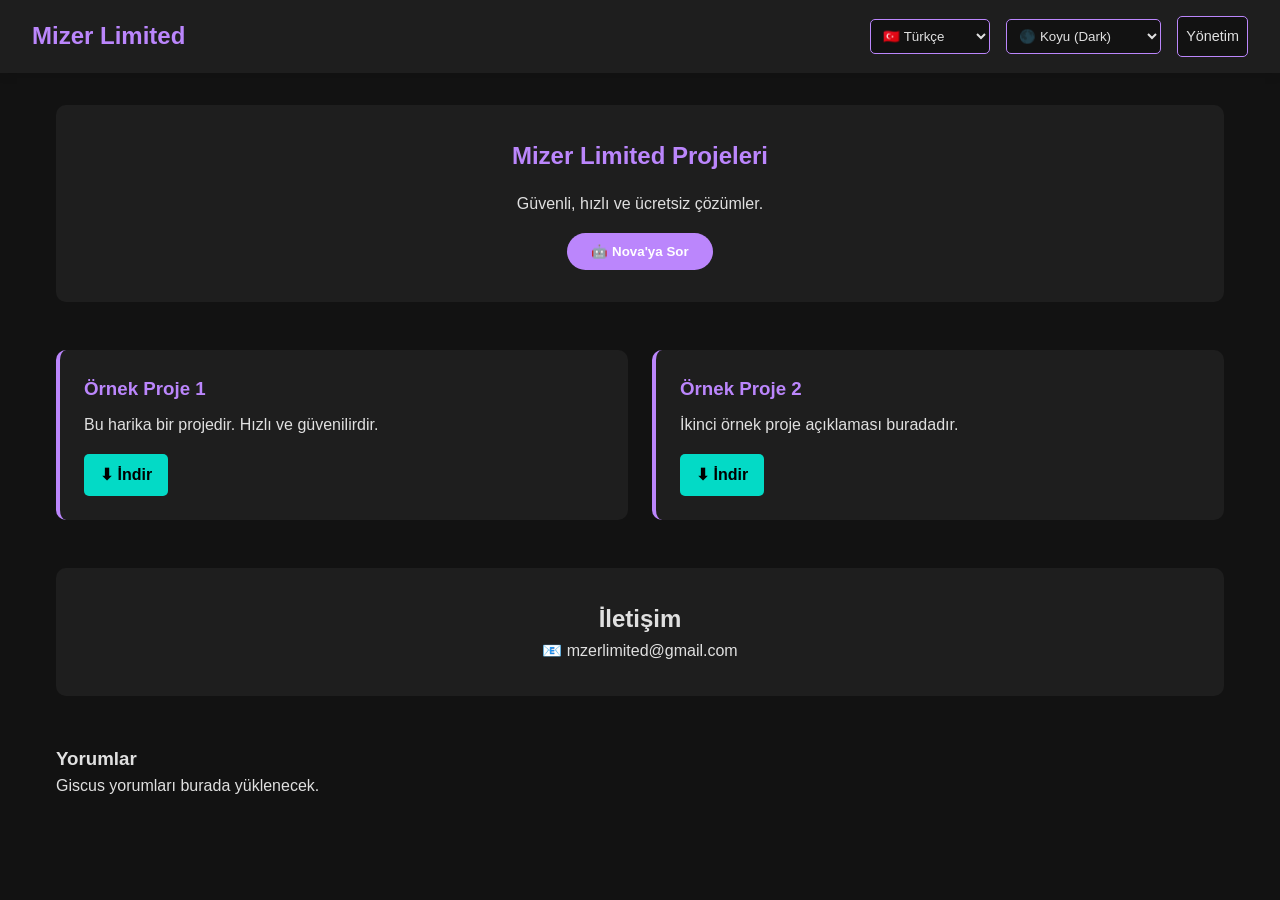
==== commit 2925bf81: "Add files via upload" ====
--- a/index.html
+++ b/index.html
@@ -1,44 +1,91 @@
 <!DOCTYPE html>
 <html lang="tr" data-theme="dark">
 <head>
-  <meta charset="UTF-8">
-  <meta name="viewport" content="width=device-width, initial-scale=1.0">
-  <title>MizerLimited</title>
-  <link rel="stylesheet" href="style.css">
+    <meta charset="UTF-8">
+    <meta name="viewport" content="width=device-width, initial-scale=1.0">
+    <title>Mizer Limited</title>
+    <link rel="stylesheet" href="style.css">
+    <!-- Giscus Yorum Sistemi (Daha sonra kendi repo bilgilerinle güncellenecek) -->
+    <script src="https://giscus.app/client.js"
+        data-repo="SENIN_GITHUB_KULLANICI_ADIN/SENIN_REPO_ADIN"
+        data-repo-id="SENIN_REPO_ID"
+        data-category="General"
+        data-category-id="SENIN_CATEGORY_ID"
+        data-mapping="pathname"
+        data-strict="0"
+        data-reactions-enabled="1"
+        data-emit-metadata="0"
+        data-input-position="bottom"
+        data-theme="preferred_color_scheme"
+        data-lang="tr"
+        crossorigin="anonymous"
+        async>
+    </script>
 </head>
 <body>
-  <div class="page-wrapper">
-    <header id="site-header" class="header"></header>
-
-    <div id="ad-top" class="ad-slot ad-top" style="display:none;"></div>
+    <header>
+        <div class="logo">Mizer Limited</div>
+        <nav>
+            <select id="lang-select">
+                <option value="tr">🇹🇷 Türkçe</option>
+                <option value="en">🇬🇧 English</option>
+                <option value="de">🇩🇪 Deutsch</option>
+                <option value="fr">🇫🇷 Français</option>
+                <option value="es">🇪🇸 Español</option>
+                <option value="pt">🇵🇹 Português</option>
+                <option value="ru">🇷🇺 Русский</option>
+            </select>
+            <select id="theme-select">
+                <option value="dark">🌑 Koyu (Dark)</option>
+                <option value="light">☀️ Açık (Light)</option>
+                <option value="neon">🟣 Mor / Neon</option>
+                <option value="corporate">🔵 Mavi / Kurumsal</option>
+                <option value="nature">🌿 Yeşil / Doğa</option>
+                <option value="aggressive">🔴 Kırmızı / Agresif</option>
+                <option value="ocean">🌊 Okyanus</option>
+                <option value="sunset">🌅 Gün Batımı</option>
+                <option value="monochrome">🏁 Monokrom</option>
+            </select>
+            <a href="/admin/" class="admin-btn" data-i18n="admin_panel">Yönetim</a>
+        </nav>
+    </header>
 
     <main>
-      <div class="layout-with-ads container">
-        <div id="ad-left" class="ad-slot ad-left" style="display:none;"></div>
+        <section class="hero">
+            <h1 data-i18n="hero_title">Mizer Limited Projeleri</h1>
+            <p data-i18n="hero_subtitle">Güvenli, hızlı ve tamamen ücretsiz proje çözümleri.</p>
+            <button id="nova-toggle" class="nova-btn">🤖 Nova'ya Sor</button>
+        </section>
 
-        <div class="main-content">
-          <section class="hero">
-            <h1 class="hero-title">MizerLimited</h1>
-            <p class="hero-subtitle" data-i18n="hero_subtitle">Projeler, araçlar ve daha fazlası</p>
-            <div class="hero-actions">
-              <a class="btn btn-primary btn-lg" href="projects.html" data-i18n="browse_projects">Projelere göz at</a>
-            </div>
-          </section>
-          <section id="featured-list" class="featured"></section>
-        </div>
+        <section id="projects-container" class="projects-grid">
+            <!-- Projeler JavaScript ile buraya otomatik yüklenecek -->
+        </section>
 
-        <div id="ad-right" class="ad-slot ad-right" style="display:none;"></div>
-      </div>
+        <section class="contact">
+            <h2 data-i18n="contact_title">İletişim</h2>
+            <p>📧 mzerlimited@gmail.com</p>
+        </section>
+
+        <!-- Giscus Yorum Alanı -->
+        <section class="comments">
+            <h3 data-i18n="comments_title">Yorumlar</h3>
+            <div class="giscus-placeholder">Giscus yorumları burada yüklenecek.</div>
+        </section>
     </main>
 
-    <div id="ad-bottom" class="ad-slot ad-bottom" style="display:none;"></div>
-    <footer id="site-footer" class="footer"></footer>
-  </div>
+    <!-- Nova Yapay Zeka Penceresi -->
+    <div id="nova-chat" class="nova-chat hidden">
+        <div class="nova-header">
+            <span>🤖 Nova</span>
+            <button id="nova-close">✕</button>
+        </div>
+        <div id="nova-messages" class="nova-messages"></div>
+        <div class="nova-input-area">
+            <input type="text" id="nova-input" placeholder="Nova'ya bir şey sor...">
+            <button id="nova-send">➤</button>
+        </div>
+    </div>
 
-  <script src="i18n.js"></script>
-  <script src="main.js"></script>
-  <script>
-    initCommon('home').then(renderFeatured);
-  </script>
+    <script src="app.js"></script>
 </body>
 </html>
--- a/style.css
+++ b/style.css
@@ -1,972 +1,46 @@
-@import url('https://fonts.googleapis.com/css2?family=Inter:wght@400;500;600;700;800&display=swap');
-/* ===== Mizer Limited - Main Styles ===== */
-:root {
-  --font-main: 'Inter', 'Segoe UI', system-ui, -apple-system, sans-serif;
-  --font-display: 'Inter', 'Segoe UI', system-ui, sans-serif;
-  --radius: 12px;
-  --shadow: 0 4px 20px rgba(0,0,0,0.15);
-  --transition: 0.25s ease;
-}
+/* --- TEMA DEĞİŞKENLERİ (9 TEMA) --- */
+:root[data-theme="dark"] { --bg: #121212; --text: #e0e0e0; --primary: #bb86fc; --secondary: #03dac6; --card-bg: #1e1e1e; }
+:root[data-theme="light"] { --bg: #ffffff; --text: #121212; --primary: #6200ee; --secondary: #03dac6; --card-bg: #f5f5f5; }
+:root[data-theme="neon"] { --bg: #1a0b2e; --text: #ffffff; --primary: #ff00ff; --secondary: #00ff9d; --card-bg: #2d1b4e; }
+:root[data-theme="corporate"] { --bg: #f0f4f8; --text: #102a43; --primary: #0056b3; --secondary: #00a8e8; --card-bg: #ffffff; }
+:root[data-theme="nature"] { --bg: #f4f1ea; --text: #2c3e2d; --primary: #2d6a4f; --secondary: #52b788; --card-bg: #ffffff; }
+:root[data-theme="aggressive"] { --bg: #1a1a1a; --text: #ffffff; --primary: #ff1744; --secondary: #ff5252; --card-bg: #2d2d2d; }
+:root[data-theme="ocean"] { --bg: #0f172a; --text: #e2e8f0; --primary: #0ea5e9; --secondary: #38bdf8; --card-bg: #1e293b; }
+:root[data-theme="sunset"] { --bg: #2d1b2e; --text: #fdf0d5; --primary: #f4845f; --secondary: #f7b267; --card-bg: #40213e; }
+:root[data-theme="monochrome"] { --bg: #000000; --text: #ffffff; --primary: #888888; --secondary: #cccccc; --card-bg: #111111; }
 
-/* ===== Theme Variables ===== */
-[data-theme="dark"] {
-  --bg: #0f0f12;
-  --bg-secondary: #1a1a21;
-  --bg-card: #22222b;
-  --text: #f0f0f5;
-  --text-muted: #a0a0b0;
-  --primary: #7c5cfc;
-  --primary-hover: #6a4ce0;
-  --border: #2e2e3a;
-  --accent: #9b7dff;
-  --success: #34d399;
-  --danger: #f87171;
-  --ad-bg: #1e1e28;
-}
+/* --- GENEL STİLLER --- */
+* { box-sizing: border-box; margin: 0; padding: 0; font-family: 'Segoe UI', Tahoma, Geneva, Verdana, sans-serif; }
+body { background-color: var(--bg); color: var(--text); transition: background 0.3s, color 0.3s; line-height: 1.6; }
 
-[data-theme="light"] {
-  --bg: #f8f9fc;
-  --bg-secondary: #ffffff;
-  --bg-card: #ffffff;
-  --text: #1a1a2e;
-  --text-muted: #5a5a70;
-  --primary: #5b4fcf;
-  --primary-hover: #4a3fb8;
-  --border: #e2e4f0;
-  --accent: #7c6af0;
-  --success: #10b981;
-  --danger: #ef4444;
-  --ad-bg: #f0f2f8;
-}
+header { display: flex; justify-content: space-between; align-items: center; padding: 1rem 2rem; background: var(--card-bg); box-shadow: 0 2px 10px rgba(0,0,0,0.1); }
+.logo { font-size: 1.5rem; font-weight: bold; color: var(--primary); }
+nav { display: flex; gap: 1rem; align-items: center; }
+select, .admin-btn { padding: 0.5rem; border-radius: 5px; border: 1px solid var(--primary); background: var(--bg); color: var(--text); cursor: pointer; }
+.admin-btn { text-decoration: none; font-size: 0.9rem; }
 
-[data-theme="neon"] {
-  --bg: #0a0a12;
-  --bg-secondary: #12121f;
-  --bg-card: #1a1a2e;
-  --text: #e0e0ff;
-  --text-muted: #a0a0d0;
-  --primary: #c026ff;
-  --primary-hover: #a015e0;
-  --border: #2a1a4a;
-  --accent: #ff00ff;
-  --success: #00ff9d;
-  --danger: #ff2d55;
-  --ad-bg: #15152a;
-}
+main { max-width: 1200px; margin: 2rem auto; padding: 0 1rem; }
+.hero { text-align: center; margin-bottom: 3rem; padding: 2rem; background: var(--card-bg); border-radius: 10px; }
+.hero h1 { color: var(--primary); margin-bottom: 1rem; }
 
-[data-theme="corporate"] {
-  --bg: #0c1929;
-  --bg-secondary: #132337;
-  --bg-card: #1a2d45;
-  --text: #e8f0fe;
-  --text-muted: #8ba3c7;
-  --primary: #3b82f6;
-  --primary-hover: #2563eb;
-  --border: #1e3a5f;
-  --accent: #60a5fa;
-  --success: #22c55e;
-  --danger: #ef4444;
-  --ad-bg: #0f2137;
-}
+.projects-grid { display: grid; grid-template-columns: repeat(auto-fit, minmax(300px, 1fr)); gap: 1.5rem; margin-bottom: 3rem; }
+.project-card { background: var(--card-bg); padding: 1.5rem; border-radius: 10px; border-left: 4px solid var(--primary); transition: transform 0.2s; }
+.project-card:hover { transform: translateY(-5px); }
+.project-card h3 { color: var(--primary); margin-bottom: 0.5rem; }
+.download-btn { display: inline-block; margin-top: 1rem; padding: 0.5rem 1rem; background: var(--secondary); color: #000; text-decoration: none; border-radius: 5px; font-weight: bold; }
 
-[data-theme="nature"] {
-  --bg: #0f1a14;
-  --bg-secondary: #16241c;
-  --bg-card: #1c2e24;
-  --text: #e8f5e9;
-  --text-muted: #8fbc8f;
-  --primary: #22c55e;
-  --primary-hover: #16a34a;
-  --border: #243d2e;
-  --accent: #4ade80;
-  --success: #86efac;
-  --danger: #f87171;
-  --ad-bg: #14251c;
-}
+.contact { text-align: center; margin-bottom: 3rem; padding: 2rem; background: var(--card-bg); border-radius: 10px; }
 
-[data-theme="aggressive"] {
-  --bg: #1a0a0a;
-  --bg-secondary: #2a1212;
-  --bg-card: #3a1a1a;
-  --text: #ffe8e8;
-  --text-muted: #d08080;
-  --primary: #ef4444;
-  --primary-hover: #dc2626;
-  --border: #4a2020;
-  --accent: #f87171;
-  --success: #4ade80;
-  --danger: #fca5a5;
-  --ad-bg: #2a1010;
-}
-
-[data-theme="midnight"] {
-  --bg: #060b18;
-  --bg-secondary: #0c1424;
-  --bg-card: #121c30;
-  --text: #dce6f5;
-  --text-muted: #7a8fb0;
-  --primary: #6366f1;
-  --primary-hover: #4f46e5;
-  --border: #1a2740;
-  --accent: #818cf8;
-  --success: #34d399;
-  --danger: #f87171;
-  --ad-bg: #0a1220;
-}
-
-[data-theme="energetic"] {
-  --bg: #1a1008;
-  --bg-secondary: #2a1a10;
-  --bg-card: #3a2818;
-  --text: #fff5eb;
-  --text-muted: #d4a574;
-  --primary: #f97316;
-  --primary-hover: #ea580c;
-  --border: #4a3020;
-  --accent: #fb923c;
-  --success: #4ade80;
-  --danger: #f87171;
-  --ad-bg: #221508;
-}
-
-[data-theme="minimal"] {
-  --bg: #121214;
-  --bg-secondary: #1c1c1f;
-  --bg-card: #242428;
-  --text: #e8e8ec;
-  --text-muted: #9898a0;
-  --primary: #a1a1aa;
-  --primary-hover: #d4d4d8;
-  --border: #2e2e32;
-  --accent: #d4d4d8;
-  --success: #4ade80;
-  --danger: #f87171;
-  --ad-bg: #1a1a1d;
-}
-
-/* ===== Base ===== */
-* {
-  margin: 0;
-  padding: 0;
-  box-sizing: border-box;
-}
-
-html {
-  scroll-behavior: smooth;
-}
-
-body {
-  font-family: var(--font-main);
-  background: var(--bg);
-  color: var(--text);
-  line-height: 1.6;
-  min-height: 100vh;
-  transition: background var(--transition), color var(--transition);
-}
-
-a {
-  color: var(--primary);
-  text-decoration: none;
-  transition: color var(--transition);
-}
-
-a:hover {
-  color: var(--accent);
-}
-
-img {
-  max-width: 100%;
-  display: block;
-}
-
-button, .btn {
-  cursor: pointer;
-  font-family: inherit;
-  border: none;
-  outline: none;
-  transition: all var(--transition);
-}
-
-/* ===== Layout ===== */
-.container {
-  width: 100%;
-  max-width: 1200px;
-  margin: 0 auto;
-  padding: 0 20px;
-}
-
-.page-wrapper {
-  display: flex;
-  flex-direction: column;
-  min-height: 100vh;
-}
-
-main {
-  flex: 1;
-  padding: 40px 0;
-}
-
-/* ===== Header / Nav ===== */
-.header {
-  background: var(--bg-secondary);
-  border-bottom: 1px solid var(--border);
-  position: sticky;
-  top: 0;
-  z-index: 100;
-  backdrop-filter: blur(12px);
-}
-
-.nav {
-  display: flex;
-  align-items: center;
-  justify-content: space-between;
-  height: 64px;
-  gap: 20px;
-}
-
-.logo {
-  font-size: 1.4rem;
-  font-weight: 700;
-  color: var(--text);
-  letter-spacing: -0.5px;
-}
-
-.logo span {
-  color: var(--primary);
-}
-
-.nav-links {
-  display: flex;
-  align-items: center;
-  gap: 8px;
-  list-style: none;
-}
-
-.nav-links a {
-  color: var(--text-muted);
-  padding: 8px 14px;
-  border-radius: 8px;
-  font-size: 0.95rem;
-  font-weight: 500;
-}
-
-.nav-links a:hover,
-.nav-links a.active {
-  color: var(--text);
-  background: var(--bg-card);
-}
-
-.nav-actions {
-  display: flex;
-  align-items: center;
-  gap: 10px;
-}
-
-.theme-select,
-.lang-select {
-  background: var(--bg-card);
-  color: var(--text);
-  border: 1px solid var(--border);
-  padding: 7px 12px;
-  border-radius: 8px;
-  font-size: 0.85rem;
-  cursor: pointer;
-}
-
-.theme-select:focus,
-.lang-select:focus {
-  outline: 2px solid var(--primary);
-}
-
-/* ===== Buttons ===== */
-.btn {
-  display: inline-flex;
-  align-items: center;
-  justify-content: center;
-  gap: 8px;
-  padding: 10px 20px;
-  border-radius: 10px;
-  font-weight: 600;
-  font-size: 0.95rem;
-}
-
-.btn-primary {
-  background: var(--primary);
-  color: white;
-}
-
-.btn-primary:hover {
-  background: var(--primary-hover);
-  transform: translateY(-1px);
-}
-
-.btn-secondary {
-  background: var(--bg-card);
-  color: var(--text);
-  border: 1px solid var(--border);
-}
-
-.btn-secondary:hover {
-  border-color: var(--primary);
-  color: var(--primary);
-}
-
-.btn-danger {
-  background: var(--danger);
-  color: white;
-}
-
-.btn-sm {
-  padding: 6px 12px;
-  font-size: 0.85rem;
-}
-
-/* ===== Homepage Hero ===== */
-.hero {
-  display: flex;
-  flex-direction: column;
-  align-items: center;
-  justify-content: center;
-  min-height: calc(100vh - 64px - 80px);
-  text-align: center;
-  padding: 40px 20px;
-}
-
-.hero-title {
-  font-family: var(--font-display);
-  font-size: clamp(3.5rem, 12vw, 7rem);
-  font-weight: 800;
-  letter-spacing: -3px;
-  background: linear-gradient(135deg, var(--text) 0%, var(--primary) 50%, var(--accent) 100%);
-  -webkit-background-clip: text;
-  -webkit-text-fill-color: transparent;
-  background-clip: text;
-  line-height: 1.1;
-  margin-bottom: 24px;
-  animation: fadeInUp 0.8s ease;
-}
-
-.hero-subtitle {
-  color: var(--text-muted);
-  font-size: 1.15rem;
-  max-width: 480px;
-  animation: fadeInUp 0.8s ease 0.15s both;
-}
-
-@keyframes fadeInUp {
-  from {
-    opacity: 0;
-    transform: translateY(20px);
-  }
-  to {
-    opacity: 1;
-    transform: translateY(0);
-  }
-}
-
-/* ===== Ads ===== */
-.ad-slot {
-  background: var(--ad-bg);
-  border: 1px dashed var(--border);
-  border-radius: var(--radius);
-  overflow: hidden;
-  display: flex;
-  align-items: center;
-  justify-content: center;
-  transition: border-color var(--transition);
-}
-
-.ad-slot:hover {
-  border-color: var(--primary);
-}
-
-.ad-slot a {
-  display: block;
-  width: 100%;
-  height: 100%;
-}
-
-.ad-slot img {
-  width: 100%;
-  height: 100%;
-  object-fit: cover;
-}
-
-.ad-top,
-.ad-bottom {
-  width: 100%;
-  height: 90px;
-  margin: 16px 0;
-}
-
-.ad-left,
-.ad-right {
-  width: 160px;
-  min-height: 400px;
-  position: sticky;
-  top: 80px;
-}
-
-.layout-with-ads {
-  display: grid;
-  grid-template-columns: auto 1fr auto;
-  gap: 24px;
-  align-items: start;
-}
-
-.layout-with-ads .main-content {
-  min-width: 0;
-}
-
-/* ===== Projects ===== */
-.page-title {
-  font-size: 2rem;
-  font-weight: 700;
-  margin-bottom: 8px;
-}
-
-.page-desc {
-  color: var(--text-muted);
-  margin-bottom: 32px;
-}
-
-.categories {
-  display: flex;
-  flex-wrap: wrap;
-  gap: 10px;
-  margin-bottom: 32px;
-}
-
-.cat-btn {
-  background: var(--bg-card);
-  color: var(--text-muted);
-  border: 1px solid var(--border);
-  padding: 8px 18px;
-  border-radius: 999px;
-  font-size: 0.9rem;
-  font-weight: 500;
-}
-
-.cat-btn:hover,
-.cat-btn.active {
-  background: var(--primary);
-  color: white;
-  border-color: var(--primary);
-}
-
-.projects-grid {
-  display: grid;
-  grid-template-columns: repeat(auto-fill, minmax(280px, 1fr));
-  gap: 24px;
-}
-
-.project-card {
-  background: var(--bg-card);
-  border: 1px solid var(--border);
-  border-radius: var(--radius);
-  overflow: hidden;
-  transition: transform var(--transition), box-shadow var(--transition);
-}
-
-.project-card:hover {
-  transform: translateY(-4px);
-  box-shadow: var(--shadow);
-}
-
-.project-card-img {
-  width: 100%;
-  height: 160px;
-  object-fit: cover;
-  background: var(--bg-secondary);
-}
-
-.project-card-body {
-  padding: 18px;
-}
-
-.project-card-cat {
-  font-size: 0.75rem;
-  color: var(--primary);
-  font-weight: 600;
-  text-transform: uppercase;
-  letter-spacing: 0.5px;
-  margin-bottom: 6px;
-}
-
-.project-card-title {
-  font-size: 1.15rem;
-  font-weight: 600;
-  margin-bottom: 8px;
-}
-
-.project-card-desc {
-  color: var(--text-muted);
-  font-size: 0.9rem;
-  display: -webkit-box;
-  -webkit-line-clamp: 2;
-  -webkit-box-orient: vertical;
-  overflow: hidden;
-  margin-bottom: 14px;
-}
-
-/* ===== Project Detail ===== */
-.project-detail {
-  max-width: 800px;
-  margin: 0 auto;
-}
-
-.project-detail-img {
-  width: 100%;
-  border-radius: var(--radius);
-  margin-bottom: 24px;
-  max-height: 400px;
-  object-fit: cover;
-}
-
-.project-detail-video {
-  width: 100%;
-  aspect-ratio: 16/9;
-  border-radius: var(--radius);
-  margin-bottom: 24px;
-  background: #000;
-}
-
-.project-detail-video iframe {
-  width: 100%;
-  height: 100%;
-  border: none;
-  border-radius: var(--radius);
-}
-
-.project-meta {
-  display: flex;
-  gap: 16px;
-  flex-wrap: wrap;
-  margin: 20px 0;
-  color: var(--text-muted);
-  font-size: 0.9rem;
-}
-
-/* ===== Nova Chat ===== */
-.nova-container {
-  max-width: 700px;
-  margin: 0 auto;
-  height: calc(100vh - 180px);
-  display: flex;
-  flex-direction: column;
-  background: var(--bg-card);
-  border: 1px solid var(--border);
-  border-radius: var(--radius);
-  overflow: hidden;
-}
-
-.nova-header {
-  padding: 16px 20px;
-  background: var(--bg-secondary);
-  border-bottom: 1px solid var(--border);
-  display: flex;
-  align-items: center;
-  gap: 12px;
-}
-
-.nova-avatar {
-  width: 40px;
-  height: 40px;
-  border-radius: 50%;
-  background: linear-gradient(135deg, var(--primary), var(--accent));
-  display: flex;
-  align-items: center;
-  justify-content: center;
-  font-weight: 700;
-  color: white;
-  font-size: 1.1rem;
-}
-
-.nova-messages {
-  flex: 1;
-  overflow-y: auto;
-  padding: 20px;
-  display: flex;
-  flex-direction: column;
-  gap: 14px;
-}
-
-.message {
-  max-width: 80%;
-  padding: 12px 16px;
-  border-radius: 16px;
-  font-size: 0.95rem;
-  line-height: 1.5;
-}
-
-.message.bot {
-  background: var(--bg-secondary);
-  align-self: flex-start;
-  border-bottom-left-radius: 4px;
-}
-
-.message.user {
-  background: var(--primary);
-  color: white;
-  align-self: flex-end;
-  border-bottom-right-radius: 4px;
-}
-
-.nova-input-area {
-  padding: 16px;
-  border-top: 1px solid var(--border);
-  display: flex;
-  gap: 10px;
-}
-
-.nova-input {
-  flex: 1;
-  background: var(--bg);
-  border: 1px solid var(--border);
-  color: var(--text);
-  padding: 12px 16px;
-  border-radius: 12px;
-  font-size: 0.95rem;
-}
-
-.nova-input:focus {
-  outline: 2px solid var(--primary);
-  border-color: transparent;
-}
-
-/* ===== Footer ===== */
-.footer {
-  background: var(--bg-secondary);
-  border-top: 1px solid var(--border);
-  padding: 24px 0;
-  text-align: center;
-  color: var(--text-muted);
-  font-size: 0.9rem;
-}
-
-/* ===== Admin Panel ===== */
-.admin-body {
-  background: var(--bg);
-}
-
-.admin-layout {
-  display: grid;
-  grid-template-columns: 240px 1fr;
-  min-height: 100vh;
-}
-
-.admin-sidebar {
-  background: var(--bg-secondary);
-  border-right: 1px solid var(--border);
-  padding: 24px 0;
-  position: sticky;
-  top: 0;
-  height: 100vh;
-  overflow-y: auto;
-}
-
-.admin-logo {
-  padding: 0 20px 24px;
-  font-size: 1.2rem;
-  font-weight: 700;
-  border-bottom: 1px solid var(--border);
-  margin-bottom: 16px;
-}
-
-.admin-nav {
-  list-style: none;
-}
-
-.admin-nav a {
-  display: block;
-  padding: 12px 20px;
-  color: var(--text-muted);
-  font-weight: 500;
-  border-left: 3px solid transparent;
-}
-
-.admin-nav a:hover,
-.admin-nav a.active {
-  color: var(--text);
-  background: var(--bg-card);
-  border-left-color: var(--primary);
-}
-
-.admin-content {
-  padding: 32px;
-  overflow-y: auto;
-}
-
-.admin-header {
-  display: flex;
-  justify-content: space-between;
-  align-items: center;
-  margin-bottom: 32px;
-}
-
-.admin-section {
-  display: none;
-}
-
-.admin-section.active {
-  display: block;
-}
-
-.admin-card {
-  background: var(--bg-card);
-  border: 1px solid var(--border);
-  border-radius: var(--radius);
-  padding: 24px;
-  margin-bottom: 24px;
-}
-
-.admin-card h3 {
-  margin-bottom: 16px;
-  font-size: 1.15rem;
-}
-
-.form-group {
-  margin-bottom: 16px;
-}
-
-.form-group label {
-  display: block;
-  margin-bottom: 6px;
-  font-size: 0.9rem;
-  font-weight: 500;
-  color: var(--text-muted);
-}
-
-.form-group input,
-.form-group textarea,
-.form-group select {
-  width: 100%;
-  background: var(--bg);
-  border: 1px solid var(--border);
-  color: var(--text);
-  padding: 10px 14px;
-  border-radius: 8px;
-  font-size: 0.95rem;
-  font-family: inherit;
-}
-
-.form-group input:focus,
-.form-group textarea:focus,
-.form-group select:focus {
-  outline: 2px solid var(--primary);
-  border-color: transparent;
-}
-
-.form-group textarea {
-  min-height: 100px;
-  resize: vertical;
-}
-
-.form-row {
-  display: grid;
-  grid-template-columns: 1fr 1fr;
-  gap: 16px;
-}
-
-.table {
-  width: 100%;
-  border-collapse: collapse;
-}
-
-.table th,
-.table td {
-  padding: 12px 14px;
-  text-align: left;
-  border-bottom: 1px solid var(--border);
-}
-
-.table th {
-  color: var(--text-muted);
-  font-weight: 600;
-  font-size: 0.85rem;
-  text-transform: uppercase;
-  letter-spacing: 0.5px;
-}
-
-.table tr:hover td {
-  background: var(--bg-secondary);
-}
-
-.login-box {
-  max-width: 400px;
-  margin: 100px auto;
-  background: var(--bg-card);
-  border: 1px solid var(--border);
-  border-radius: var(--radius);
-  padding: 40px;
-  text-align: center;
-}
-
-.login-box h2 {
-  margin-bottom: 8px;
-}
-
-.login-box p {
-  color: var(--text-muted);
-  margin-bottom: 28px;
-}
-
-.alert {
-  padding: 12px 16px;
-  border-radius: 8px;
-  margin-bottom: 16px;
-  font-size: 0.9rem;
-}
-
-.alert-success {
-  background: rgba(52, 211, 153, 0.15);
-  color: var(--success);
-  border: 1px solid var(--success);
-}
-
-.alert-error {
-  background: rgba(248, 113, 113, 0.15);
-  color: var(--danger);
-  border: 1px solid var(--danger);
-}
-
-.empty-state {
-  text-align: center;
-  padding: 60px 20px;
-  color: var(--text-muted);
-}
-
-/* ===== Responsive ===== */
-@media (max-width: 900px) {
-  .layout-with-ads {
-    grid-template-columns: 1fr;
-  }
-  .ad-left,
-  .ad-right {
-    display: none;
-  }
-  .nav-links {
-    display: none;
-  }
-  .admin-layout {
-    grid-template-columns: 1fr;
-  }
-  .admin-sidebar {
-    position: relative;
-    height: auto;
-  }
-  .form-row {
-    grid-template-columns: 1fr;
-  }
-}
-
-@media (max-width: 600px) {
-  .hero-title {
-    letter-spacing: -1.5px;
-  }
-  .nav-actions {
-    gap: 6px;
-  }
-  .theme-select,
-  .lang-select {
-    padding: 6px 8px;
-    font-size: 0.8rem;
-  }
-}
-
-/* ===== v2: düzeltmeler ve cilalama ===== */
-
-/* Ortalama düzeltmesi: reklam kolonları gizliyken içerik ilk (auto) kolona düşüp sola yapışıyordu */
-.layout-with-ads { grid-template-columns: auto minmax(0, 1fr) auto; }
-.layout-with-ads .main-content { grid-column: 2; }
-.layout-with-ads .ad-left { grid-column: 1; }
-.layout-with-ads .ad-right { grid-column: 3; }
-.layout-with-ads { column-gap: 24px; }
-.layout-with-ads:not(:has(.ad-left[style*="flex"])):not(:has(.ad-right[style*="flex"])) { column-gap: 0; }
-
-main:has(.hero) { padding: 0; }
-.hero {
-  position: relative;
-  min-height: 78vh;
-  width: 100%;
-  isolation: isolate;
-}
-.hero::before {
-  content: "";
-  position: absolute;
-  inset: -20% -10% auto;
-  height: 90%;
-  z-index: -1;
-  background:
-    radial-gradient(50% 60% at 50% 30%, color-mix(in srgb, var(--primary) 28%, transparent), transparent 70%),
-    radial-gradient(35% 40% at 80% 20%, color-mix(in srgb, var(--accent) 16%, transparent), transparent 70%);
-  filter: blur(10px);
-}
-.hero-title { padding-bottom: .08em; }
-.hero-subtitle { font-size: 1.25rem; line-height: 1.6; }
-.hero-actions { margin-top: 36px; display: flex; gap: 12px; justify-content: center; flex-wrap: wrap; animation: fadeInUp .8s ease .3s both; }
-
-.btn-lg { padding: 14px 30px; font-size: 1.05rem; border-radius: 12px; }
-.btn-primary { box-shadow: 0 6px 18px color-mix(in srgb, var(--primary) 35%, transparent); }
-.btn-primary:hover { color: #fff; box-shadow: 0 8px 24px color-mix(in srgb, var(--primary) 45%, transparent); }
-.btn-download::before { content: "\2193"; font-weight: 800; }
-:focus-visible { outline: 3px solid var(--accent); outline-offset: 3px; border-radius: 6px; }
-button:focus-visible, .btn:focus-visible { outline: 3px solid var(--accent); }
-
-/* Üst menü */
-.header { background: color-mix(in srgb, var(--bg-secondary) 85%, transparent); }
-.nav-links a { transition: background var(--transition), color var(--transition); }
-.nav-links a.active { box-shadow: inset 0 -2px 0 var(--primary); border-radius: 8px 8px 0 0; }
-.nav-toggle { display: none; width: 40px; height: 40px; background: var(--bg-card); border: 1px solid var(--border); border-radius: 10px; flex-direction: column; align-items: center; justify-content: center; gap: 4px; }
-.nav-toggle span { width: 18px; height: 2px; background: var(--text); border-radius: 2px; }
-
-/* Bölüm başlıkları ve kartlar */
-.featured { padding: 20px 0 80px; }
-.section-title { font-size: 1.6rem; font-weight: 700; letter-spacing: -.02em; margin-bottom: 24px; }
-.page-title { font-size: clamp(1.9rem, 4vw, 2.6rem); letter-spacing: -.03em; }
-.projects-grid { gap: 28px; }
-.project-card { display: flex; flex-direction: column; border-radius: 16px; }
-.project-card:hover { transform: translateY(-4px); border-color: color-mix(in srgb, var(--primary) 55%, var(--border)); box-shadow: 0 14px 34px rgba(0,0,0,.28); }
-.project-card-media { display: block; overflow: hidden; }
-.project-card-img { height: 180px; transition: transform .5s ease; }
-.project-card:hover .project-card-img { transform: scale(1.04); }
-.project-card-body { padding: 20px; display: flex; flex-direction: column; flex: 1; }
-.project-card-cat { display: inline-block; align-self: flex-start; background: color-mix(in srgb, var(--primary) 16%, transparent); padding: 3px 10px; border-radius: 999px; margin-bottom: 10px; }
-.project-card-desc { flex: 1; }
-.project-card-actions { display: flex; gap: 10px; flex-wrap: wrap; }
-.cat-btn { transition: all var(--transition); }
-
-/* Proje detay */
-.project-detail .page-title { margin-top: 4px; }
-.project-detail .btn-download { margin-top: 8px; }
-.project-detail-img { box-shadow: var(--shadow); }
-
-/* Alt bilgi ve boş durum */
-.footer { padding: 28px 0; }
-.empty-state { border: 1px dashed var(--border); border-radius: var(--radius); }
-
-/* Mobil */
-@media (max-width: 900px) {
-  .layout-with-ads .main-content { grid-column: 1; }
-  .nav-toggle { display: inline-flex; }
-  .nav { position: relative; }
-  .nav-links.open {
-    display: flex; flex-direction: column; align-items: stretch;
-    position: absolute; top: 64px; left: -20px; right: -20px;
-    background: var(--bg-secondary); border-bottom: 1px solid var(--border);
-    padding: 12px 20px 16px; gap: 4px; box-shadow: var(--shadow);
-  }
-  .nav-links.open a { display: block; padding: 12px 14px; }
-  .nav-links a.active { box-shadow: none; border-radius: 8px; }
-  .nav-actions { margin-left: auto; }
-  main { padding: 28px 0; }
-}
-@media (max-width: 600px) {
-  .nav { gap: 10px; }
-  .logo { font-size: 1.2rem; }
-  .projects-grid { grid-template-columns: 1fr; }
-  .hero { min-height: 70vh; }
-}
-@media (prefers-reduced-motion: reduce) {
-  *, *::before, *::after { animation: none !important; transition: none !important; scroll-behavior: auto !important; }
-}
+/* --- NOVA CHAT STİLLERİ --- */
+.nova-btn { margin-top: 1rem; padding: 0.7rem 1.5rem; background: var(--primary); color: #fff; border: none; border-radius: 20px; cursor: pointer; font-weight: bold; }
+.nova-chat { position: fixed; bottom: 20px; right: 20px; width: 320px; background: var(--card-bg); border: 2px solid var(--primary); border-radius: 10px; box-shadow: 0 5px 20px rgba(0,0,0,0.3); z-index: 1000; display: flex; flex-direction: column; }
+.nova-chat.hidden { display: none; }
+.nova-header { background: var(--primary); color: #fff; padding: 0.8rem; border-radius: 8px 8px 0 0; display: flex; justify-content: space-between; font-weight: bold; }
+.nova-header button { background: none; border: none; color: #fff; cursor: pointer; font-size: 1.2rem; }
+.nova-messages { height: 250px; overflow-y: auto; padding: 1rem; display: flex; flex-direction: column; gap: 0.5rem; }
+.nova-msg { padding: 0.5rem 0.8rem; border-radius: 10px; max-width: 80%; font-size: 0.9rem; }
+.nova-msg.bot { background: var(--bg); align-self: flex-start; border: 1px solid var(--primary); }
+.nova-msg.user { background: var(--primary); color: #fff; align-self: flex-end; }
+.nova-input-area { display: flex; padding: 0.5rem; border-top: 1px solid var(--bg); }
+.nova-input-area input { flex: 1; padding: 0.5rem; border: 1px solid var(--primary); border-radius: 5px 0 0 5px; background: var(--bg); color: var(--text); }
+.nova-input-area button { padding: 0.5rem 1rem; background: var(--secondary); border: none; border-radius: 0 5px 5px 0; cursor: pointer; font-weight: bold; }
